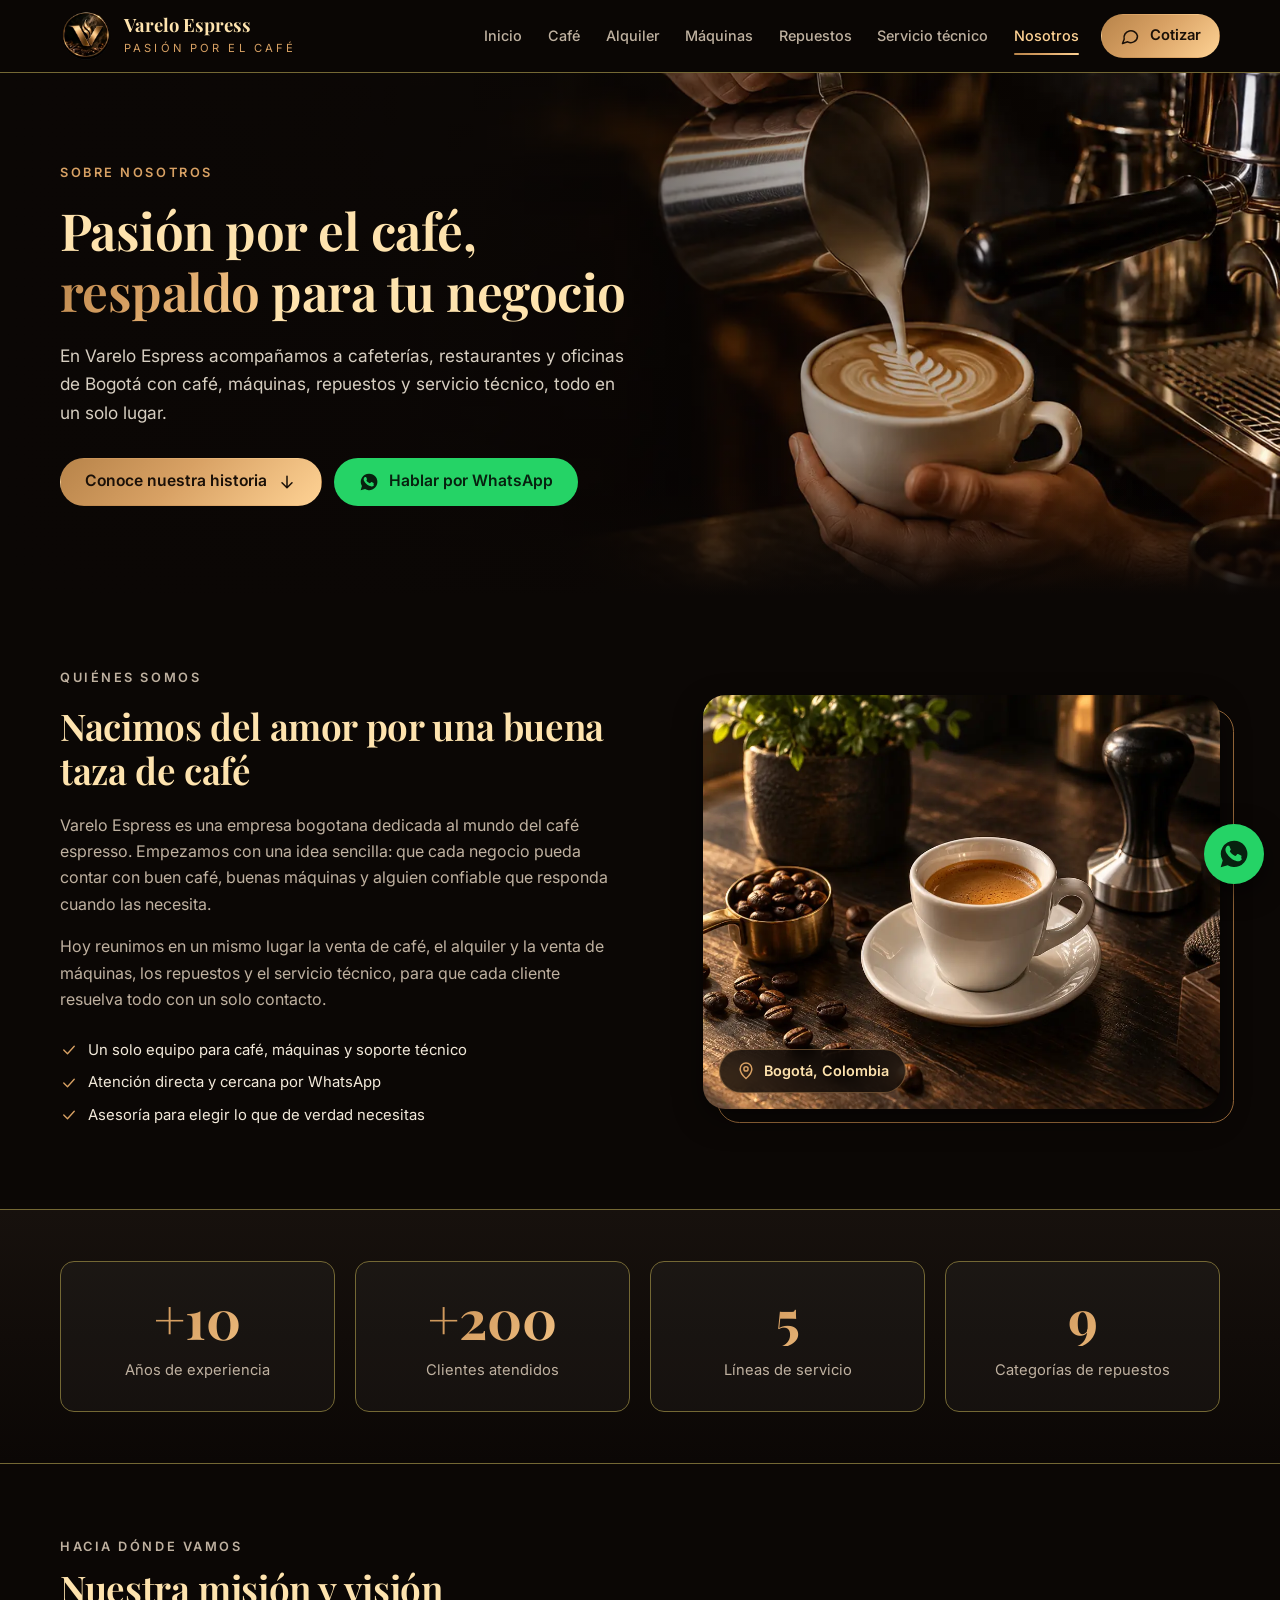
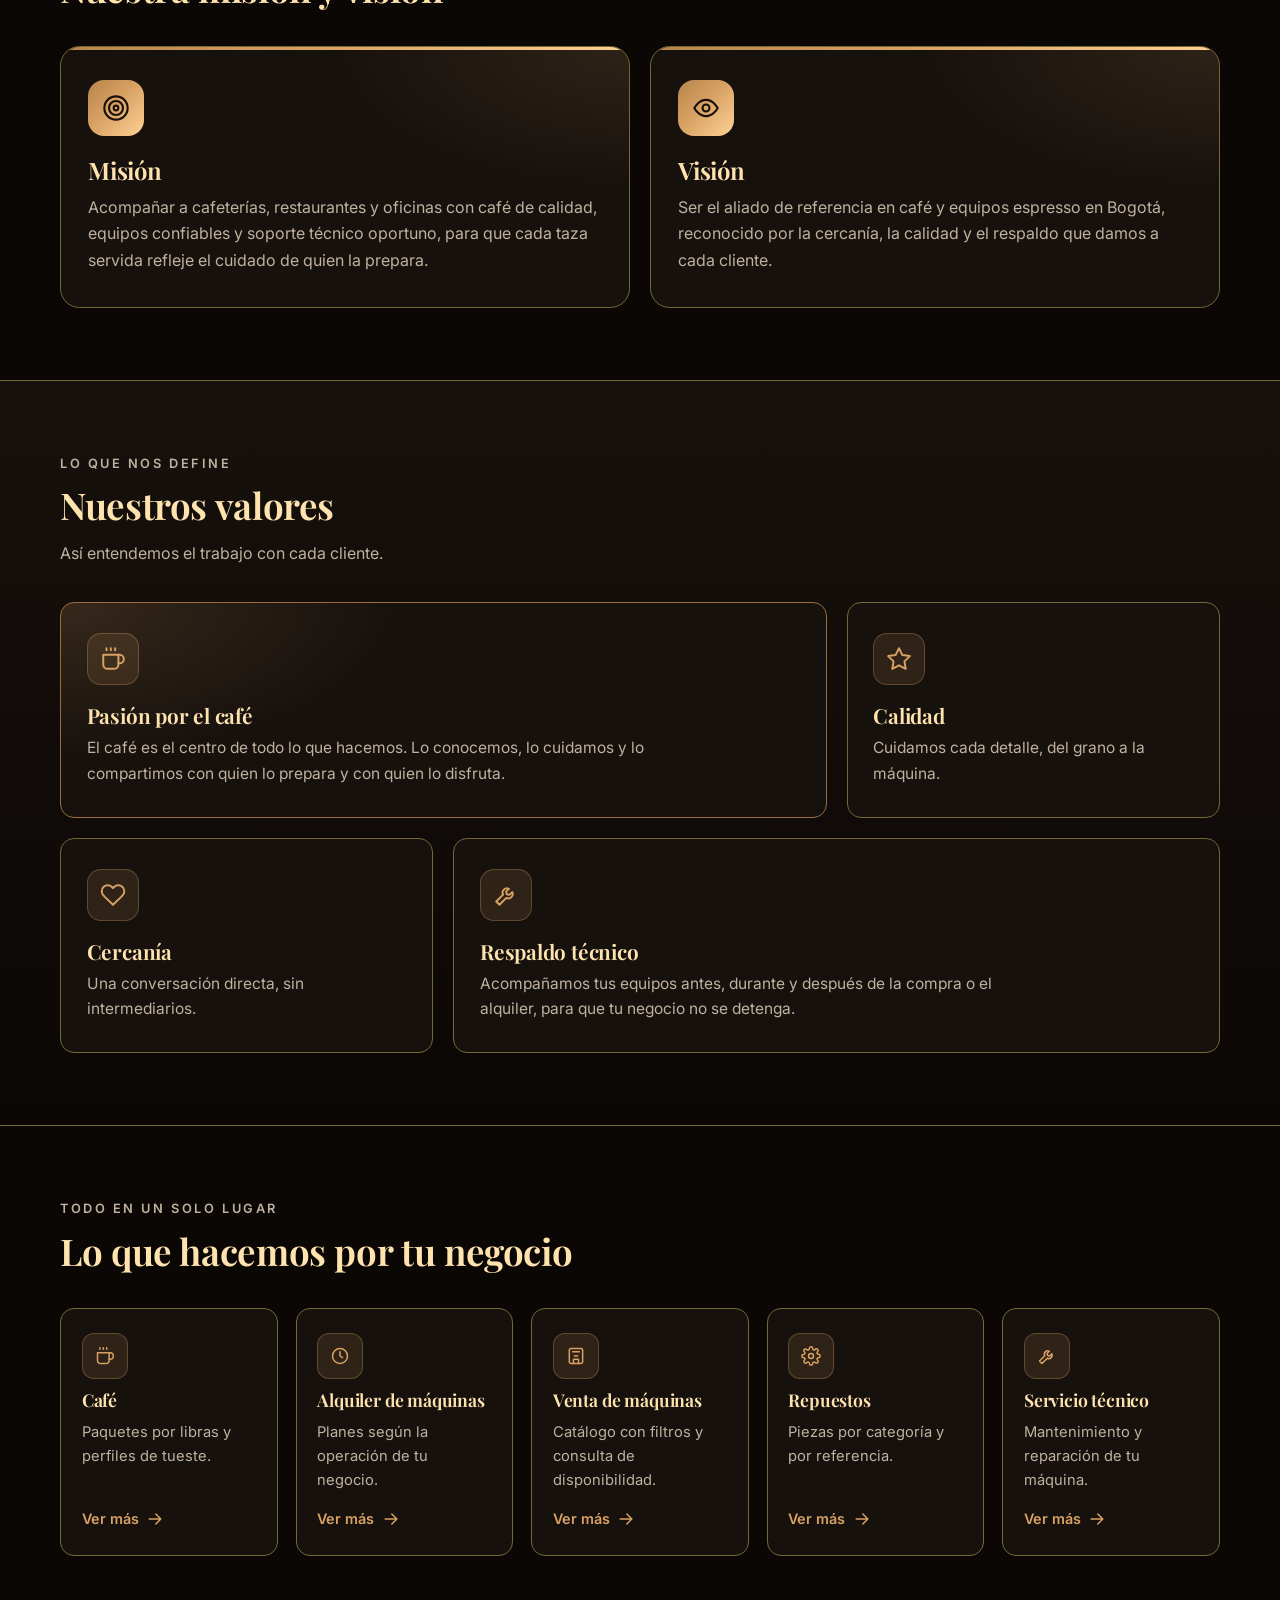
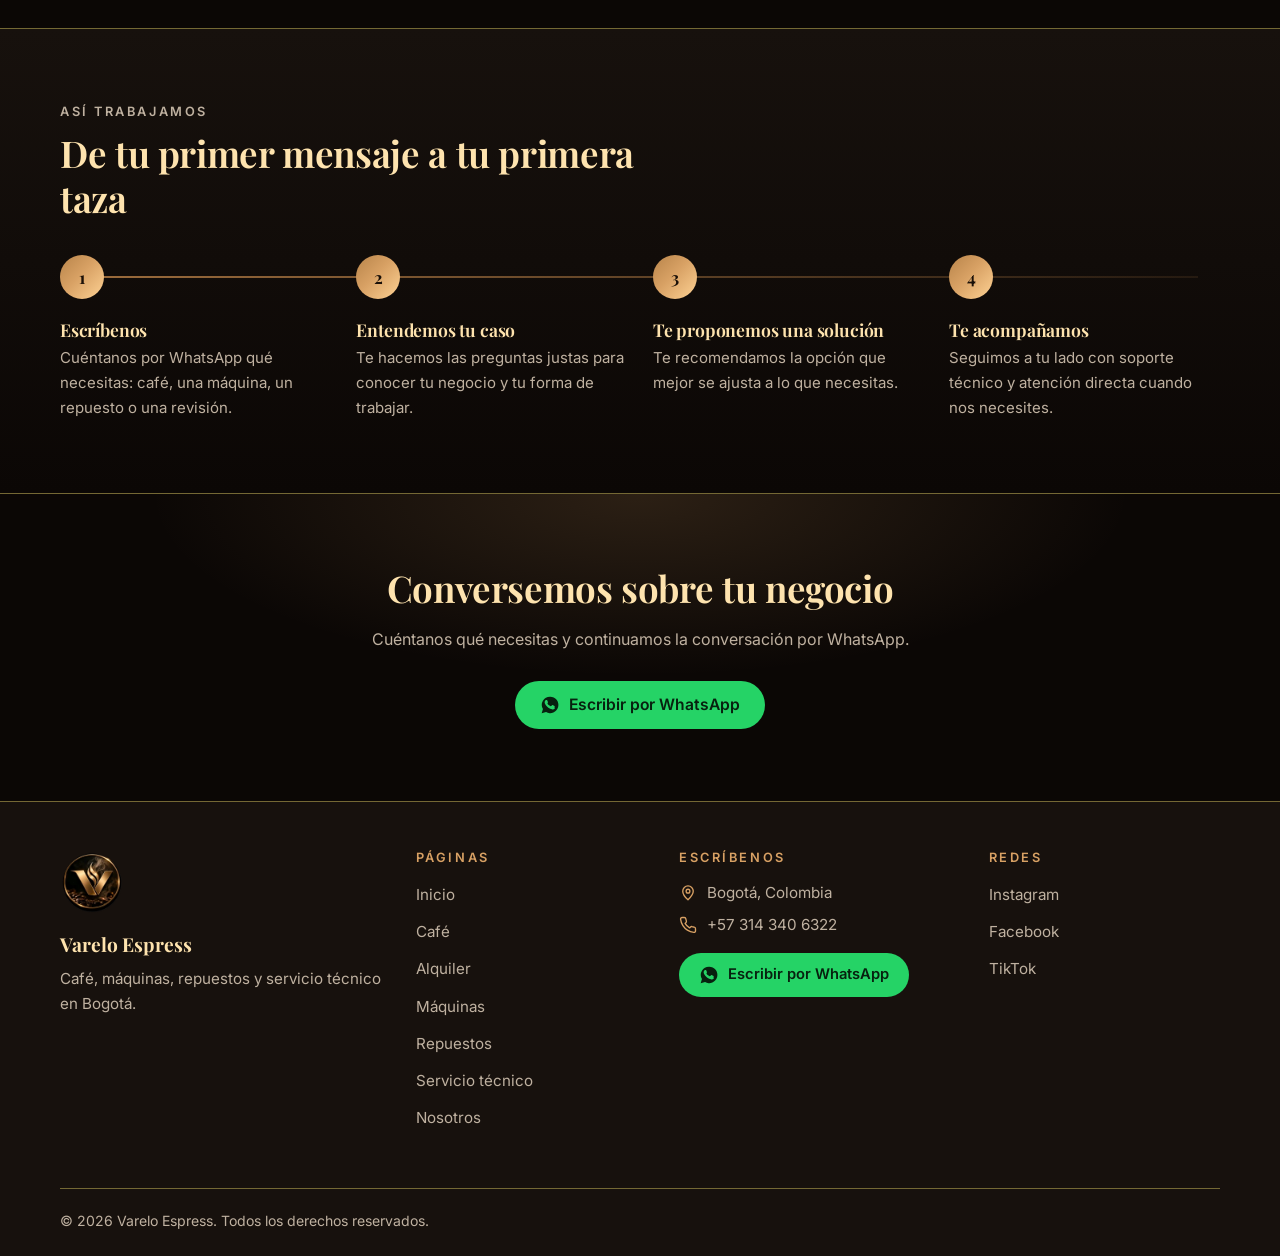
==== nosotros.html @ b67cf029 "Creación de la página sobre nosotros" ====
<!DOCTYPE html>
<html lang="es">
<head>
  <meta charset="utf-8">
  <meta name="viewport" content="width=device-width, initial-scale=1">

  <!-- SEO: título y descripción ÚNICOS por página -->
  <title>Nosotros | Varelo Espress, café y máquinas espresso en Bogotá</title>
  <meta name="description" content="Conoce a Varelo Espress: una empresa de Bogotá apasionada por el café, con venta de café, alquiler y venta de máquinas, repuestos y servicio técnico en un solo lugar.">
  <meta name="theme-color" content="#0B0705">

  <!-- Open Graph (vista previa al compartir el enlace) -->
  <meta property="og:type" content="website">
  <meta property="og:locale" content="es_CO">
  <meta property="og:site_name" content="Varelo Espress">
  <meta property="og:title" content="Nosotros | Varelo Espress">
  <meta property="og:description" content="Pasión por el café y respaldo para tu negocio: café, máquinas, repuestos y servicio técnico en Bogotá.">
  <!-- PENDIENTE (cuando exista el dominio): descomentar y poner la URL real.
  <link rel="canonical" href="https://TU-DOMINIO/nosotros.html">
  <meta property="og:url" content="https://TU-DOMINIO/nosotros.html">
  <meta property="og:image" content="https://TU-DOMINIO/assets/img/hero-nosotros-1600.webp">
  -->

  <!-- Iconos de la pestaña -->
  <link rel="icon" href="assets/icons/favicon.ico" sizes="any">
  <link rel="icon" type="image/png" sizes="32x32" href="assets/icons/favicon-32.png">
  <link rel="apple-touch-icon" href="assets/icons/apple-touch-icon.png">

  <!-- Google Fonts: Playfair Display (títulos) + Inter (texto) -->
  <link rel="preconnect" href="https://fonts.googleapis.com">
  <link rel="preconnect" href="https://fonts.gstatic.com" crossorigin>
  <link href="https://fonts.googleapis.com/css2?family=Inter:wght@400;500;600&family=Playfair+Display:wght@600..700&display=swap" rel="stylesheet">

  <!-- Estilos: el orden importa (base → componentes → página) -->
  <link rel="stylesheet" href="assets/css/base.css">
  <link rel="stylesheet" href="assets/css/components.css">
  <link rel="stylesheet" href="assets/css/pages.css">

  <!-- Imagen principal: se pide cuanto antes -->
  <link rel="preload" as="image" href="assets/img/hero-nosotros-1600.webp" imagesrcset="assets/img/hero-nosotros-900.webp 900w, assets/img/hero-nosotros-1600.webp 1600w" imagesizes="100vw">

  <!-- Datos estructurados: ruta de navegación (BreadcrumbList).
       PENDIENTE: agregar las URLs absolutas ("item") cuando exista el dominio. -->
  <script type="application/ld+json">
  {
    "@context": "https://schema.org",
    "@type": "BreadcrumbList",
    "itemListElement": [
      { "@type": "ListItem", "position": 1, "name": "Inicio" },
      { "@type": "ListItem", "position": 2, "name": "Nosotros" }
    ]
  }
  </script>
</head>

<body data-page="nosotros">

  <!-- Header: lo inserta layout.js. El <noscript> es el respaldo si JavaScript está apagado -->
  <div id="site-header">
    <noscript>
      <nav aria-label="Principal" style="padding:1rem;display:flex;flex-wrap:wrap;gap:1rem">
        <a href="index.html">Inicio</a><a href="cafe.html">Café</a><a href="alquiler-de-maquinas.html">Alquiler</a><a href="venta-de-maquinas.html">Máquinas</a><a href="repuestos.html">Repuestos</a><a href="servicio-tecnico.html">Servicio técnico</a><a href="nosotros.html">Nosotros</a>
      </nav>
    </noscript>
  </div>

  <main id="contenido" tabindex="-1">

    <!-- =====================================================================
         IMPORTANTE — TODO EL CONTENIDO DE ESTA PÁGINA ES DE EJEMPLO.
         La historia, las cifras, la misión, la visión y los valores son textos
         provisionales para mostrar el diseño. Se reemplazan por los reales
         (ver CONTENIDO-PENDIENTE.md) ANTES de publicar el sitio.
         ===================================================================== -->

    <!-- ============ HERO ============ -->
    <section class="hero hero--interna" aria-labelledby="titulo-hero">
      <div class="hero__media">
        <!-- Imagen generada con IA (EJEMPLO: reemplazar por foto propia) -->
        <img src="assets/img/hero-nosotros-1600.webp"
             srcset="assets/img/hero-nosotros-900.webp 900w, assets/img/hero-nosotros-1600.webp 1600w"
             sizes="100vw" width="1600" height="1067" fetchpriority="high"
             alt="Barista sirviendo leche vaporizada sobre un espresso para formar arte latte junto a una máquina de café">
      </div>
      <div class="wrap">
        <div class="hero__content">
          <p class="eyebrow">Sobre nosotros</p>
          <h1 id="titulo-hero">Pasión por el café, <em>respaldo</em> para tu negocio</h1>
          <p class="hero__lead">En Varelo Espress acompañamos a cafeterías, restaurantes y oficinas de Bogotá con café, máquinas, repuestos y servicio técnico, todo en un solo lugar.</p>
          <div class="hero__acciones">
            <a class="btn btn--oro" href="#historia">Conoce nuestra historia <svg class="ico" aria-hidden="true"><use href="#i-arrow-down"/></svg></a>
            <a class="btn btn--wa" data-wa-message=""><svg class="ico ico--wa" aria-hidden="true"><use href="#i-wa"/></svg>Hablar por WhatsApp</a>
          </div>
        </div>
      </div>
    </section>

    <!-- ============ HISTORIA ============ -->
    <!-- EJEMPLO: texto provisional. Sin fechas ni cifras, para no afirmar datos que no están confirmados. -->
    <section class="seccion" id="historia" aria-labelledby="titulo-historia">
      <div class="wrap nos-historia">
        <div class="nos-historia__texto" data-reveal>
          <p class="eyebrow">Quiénes somos</p>
          <h2 id="titulo-historia">Nacimos del amor por una buena taza de café</h2>
          <p>Varelo Espress es una empresa bogotana dedicada al mundo del café espresso. Empezamos con una idea sencilla: que cada negocio pueda contar con buen café, buenas máquinas y alguien confiable que responda cuando las necesita.</p>
          <p>Hoy reunimos en un mismo lugar la venta de café, el alquiler y la venta de máquinas, los repuestos y el servicio técnico, para que cada cliente resuelva todo con un solo contacto.</p>
          <ul class="check-list nos-historia__lista">
            <li><svg class="ico" aria-hidden="true"><use href="#i-check"/></svg>Un solo equipo para café, máquinas y soporte técnico</li>
            <li><svg class="ico" aria-hidden="true"><use href="#i-check"/></svg>Atención directa y cercana por WhatsApp</li>
            <li><svg class="ico" aria-hidden="true"><use href="#i-check"/></svg>Asesoría para elegir lo que de verdad necesitas</li>
          </ul>
        </div>

        <figure class="nos-media" data-reveal>
          <!-- Imagen generada con IA (EJEMPLO: reemplazar por foto propia del local o del equipo) -->
          <img src="assets/img/nosotros-historia.webp" width="1000" height="800" loading="lazy" decoding="async"
               alt="Taza de espresso con crema dorada junto a una cuchara de latón con granos de café y un tamper sobre una mesa de madera oscura">
          <figcaption class="nos-media__badge"><svg class="ico" aria-hidden="true"><use href="#i-pin"/></svg><span>Bogotá, Colombia</span></figcaption>
        </figure>
      </div>
    </section>

    <!-- ============ CIFRAS ============ -->
    <!-- EJEMPLO: las cifras de "años" y "clientes" son inventadas para el diseño. REEMPLAZAR por datos reales
         o ELIMINAR la tarjeta antes de publicar. Las otras dos salen del propio sitio (5 líneas de servicio, 9 categorías de repuestos).
         Para cambiar una cifra: edita data-contar, el número visible y el texto del <span class="sr-only">. -->
    <section class="seccion banda nos-cifras" aria-label="Varelo Espress en cifras">
      <div class="wrap">
        <ul class="nos-cifras__grid">
          <li class="nos-cifra" data-reveal>
            <strong class="nos-cifra__num"><span class="sr-only">Más de 10</span><span aria-hidden="true">+<span data-contar="10">10</span></span></strong>
            <span class="nos-cifra__txt">Años de experiencia</span>
          </li>
          <li class="nos-cifra" data-reveal>
            <strong class="nos-cifra__num"><span class="sr-only">Más de 200</span><span aria-hidden="true">+<span data-contar="200">200</span></span></strong>
            <span class="nos-cifra__txt">Clientes atendidos</span>
          </li>
          <li class="nos-cifra" data-reveal>
            <strong class="nos-cifra__num"><span class="sr-only">5</span><span aria-hidden="true"><span data-contar="5">5</span></span></strong>
            <span class="nos-cifra__txt">Líneas de servicio</span>
          </li>
          <li class="nos-cifra" data-reveal>
            <strong class="nos-cifra__num"><span class="sr-only">9</span><span aria-hidden="true"><span data-contar="9">9</span></span></strong>
            <span class="nos-cifra__txt">Categorías de repuestos</span>
          </li>
        </ul>
      </div>
    </section>

    <!-- ============ MISIÓN Y VISIÓN ============ -->
    <!-- EJEMPLO: textos provisionales -->
    <section class="seccion" aria-labelledby="titulo-mv">
      <div class="wrap">
        <div class="sec-head">
          <p class="eyebrow">Hacia dónde vamos</p>
          <h2 id="titulo-mv">Nuestra misión y visión</h2>
        </div>
        <div class="nos-mv">
          <article class="nos-mv__card" data-reveal>
            <span class="nos-mv__icon"><svg class="ico" aria-hidden="true"><use href="#i-target"/></svg></span>
            <h3>Misión</h3>
            <p>Acompañar a cafeterías, restaurantes y oficinas con café de calidad, equipos confiables y soporte técnico oportuno, para que cada taza servida refleje el cuidado de quien la prepara.</p>
          </article>
          <article class="nos-mv__card" data-reveal>
            <span class="nos-mv__icon"><svg class="ico" aria-hidden="true"><use href="#i-eye"/></svg></span>
            <h3>Visión</h3>
            <p>Ser el aliado de referencia en café y equipos espresso en Bogotá, reconocido por la cercanía, la calidad y el respaldo que damos a cada cliente.</p>
          </article>
        </div>
      </div>
    </section>

    <!-- ============ VALORES (cuadrícula tipo bento) ============ -->
    <!-- EJEMPLO: valores provisionales. Para agregar uno, copia una <article class="nos-valor"> completa;
         la clase nos-valor--ancho hace que la tarjeta ocupe dos columnas. -->
    <section class="seccion banda" aria-labelledby="titulo-valores">
      <div class="wrap">
        <div class="sec-head">
          <p class="eyebrow">Lo que nos define</p>
          <h2 id="titulo-valores">Nuestros valores</h2>
          <p>Así entendemos el trabajo con cada cliente.</p>
        </div>
        <div class="nos-valores">
          <article class="nos-valor nos-valor--ancho nos-valor--destacado" data-reveal>
            <span class="nos-valor__icon"><svg class="ico" aria-hidden="true"><use href="#i-coffee"/></svg></span>
            <h3>Pasión por el café</h3>
            <p>El café es el centro de todo lo que hacemos. Lo conocemos, lo cuidamos y lo compartimos con quien lo prepara y con quien lo disfruta.</p>
          </article>
          <article class="nos-valor" data-reveal>
            <span class="nos-valor__icon"><svg class="ico" aria-hidden="true"><use href="#i-star"/></svg></span>
            <h3>Calidad</h3>
            <p>Cuidamos cada detalle, del grano a la máquina.</p>
          </article>
          <article class="nos-valor" data-reveal>
            <span class="nos-valor__icon"><svg class="ico" aria-hidden="true"><use href="#i-heart"/></svg></span>
            <h3>Cercanía</h3>
            <p>Una conversación directa, sin intermediarios.</p>
          </article>
          <article class="nos-valor nos-valor--ancho" data-reveal>
            <span class="nos-valor__icon"><svg class="ico" aria-hidden="true"><use href="#i-wrench"/></svg></span>
            <h3>Respaldo técnico</h3>
            <p>Acompañamos tus equipos antes, durante y después de la compra o el alquiler, para que tu negocio no se detenga.</p>
          </article>
        </div>
      </div>
    </section>

    <!-- ============ QUÉ HACEMOS ============ -->
    <section class="seccion" aria-labelledby="titulo-hacemos">
      <div class="wrap">
        <div class="sec-head">
          <p class="eyebrow">Todo en un solo lugar</p>
          <h2 id="titulo-hacemos">Lo que hacemos por tu negocio</h2>
        </div>
        <div class="nos-tiles">
          <a class="nos-tile" href="cafe.html" data-reveal>
            <span class="nos-tile__icon"><svg class="ico" aria-hidden="true"><use href="#i-coffee"/></svg></span>
            <h3>Café</h3>
            <p>Paquetes por libras y perfiles de tueste.</p>
            <span class="nos-tile__more" aria-hidden="true">Ver más <svg class="ico" aria-hidden="true"><use href="#i-arrow"/></svg></span>
          </a>
          <a class="nos-tile" href="alquiler-de-maquinas.html" data-reveal>
            <span class="nos-tile__icon"><svg class="ico" aria-hidden="true"><use href="#i-clock"/></svg></span>
            <h3>Alquiler de máquinas</h3>
            <p>Planes según la operación de tu negocio.</p>
            <span class="nos-tile__more" aria-hidden="true">Ver más <svg class="ico" aria-hidden="true"><use href="#i-arrow"/></svg></span>
          </a>
          <a class="nos-tile" href="venta-de-maquinas.html" data-reveal>
            <span class="nos-tile__icon"><svg class="ico" aria-hidden="true"><use href="#i-machine"/></svg></span>
            <h3>Venta de máquinas</h3>
            <p>Catálogo con filtros y consulta de disponibilidad.</p>
            <span class="nos-tile__more" aria-hidden="true">Ver más <svg class="ico" aria-hidden="true"><use href="#i-arrow"/></svg></span>
          </a>
          <a class="nos-tile" href="repuestos.html" data-reveal>
            <span class="nos-tile__icon"><svg class="ico" aria-hidden="true"><use href="#i-gear"/></svg></span>
            <h3>Repuestos</h3>
            <p>Piezas por categoría y por referencia.</p>
            <span class="nos-tile__more" aria-hidden="true">Ver más <svg class="ico" aria-hidden="true"><use href="#i-arrow"/></svg></span>
          </a>
          <a class="nos-tile" href="servicio-tecnico.html" data-reveal>
            <span class="nos-tile__icon"><svg class="ico" aria-hidden="true"><use href="#i-wrench"/></svg></span>
            <h3>Servicio técnico</h3>
            <p>Mantenimiento y reparación de tu máquina.</p>
            <span class="nos-tile__more" aria-hidden="true">Ver más <svg class="ico" aria-hidden="true"><use href="#i-arrow"/></svg></span>
          </a>
        </div>
      </div>
    </section>

    <!-- ============ CÓMO TRABAJAMOS ============ -->
    <!-- EJEMPLO: pasos provisionales -->
    <section class="seccion banda" aria-labelledby="titulo-proceso">
      <div class="wrap">
        <div class="sec-head">
          <p class="eyebrow">Así trabajamos</p>
          <h2 id="titulo-proceso">De tu primer mensaje a tu primera taza</h2>
        </div>
        <ol class="nos-proceso">
          <li class="nos-paso" data-reveal>
            <span class="nos-paso__num" aria-hidden="true">1</span>
            <h3>Escríbenos</h3>
            <p>Cuéntanos por WhatsApp qué necesitas: café, una máquina, un repuesto o una revisión.</p>
          </li>
          <li class="nos-paso" data-reveal>
            <span class="nos-paso__num" aria-hidden="true">2</span>
            <h3>Entendemos tu caso</h3>
            <p>Te hacemos las preguntas justas para conocer tu negocio y tu forma de trabajar.</p>
          </li>
          <li class="nos-paso" data-reveal>
            <span class="nos-paso__num" aria-hidden="true">3</span>
            <h3>Te proponemos una solución</h3>
            <p>Te recomendamos la opción que mejor se ajusta a lo que necesitas.</p>
          </li>
          <li class="nos-paso" data-reveal>
            <span class="nos-paso__num" aria-hidden="true">4</span>
            <h3>Te acompañamos</h3>
            <p>Seguimos a tu lado con soporte técnico y atención directa cuando nos necesites.</p>
          </li>
        </ol>
      </div>
    </section>

    <!-- ============ LLAMADO FINAL ============ -->
    <section class="seccion cta-final" aria-labelledby="titulo-cta">
      <div class="wrap" data-reveal>
        <h2 id="titulo-cta">Conversemos sobre tu negocio</h2>
        <p>Cuéntanos qué necesitas y continuamos la conversación por WhatsApp.</p>
        <a class="btn btn--wa" data-wa-message=""><svg class="ico ico--wa" aria-hidden="true"><use href="#i-wa"/></svg>Escribir por WhatsApp</a>
      </div>
    </section>

  </main>

  <!-- Footer: lo inserta layout.js -->
  <div id="site-footer"></div>

  <!-- Scripts: el ORDEN importa. contadores.js solo anima las cifras de esta página. -->
  <script src="assets/js/config.js" defer></script>
  <script src="assets/icons/sprite.js" defer></script>
  <script src="assets/js/whatsapp.js" defer></script>
  <script src="assets/js/layout.js" defer></script>
  <script src="assets/js/nav.js" defer></script>
  <script src="assets/js/reveal.js" defer></script>
  <script src="assets/js/contadores.js" defer></script>
</body>
</html>
---- assets/css/base.css ----
/* =====================================================================
   base.css — Variables de diseño (colores y tipografías), reset y texto.
   Para cambiar colores o fuentes del sitio completo, edita :root.
   ===================================================================== */
:root{
  /* Colores extraídos del logo (Fase 3, aprobados) */
  --negro:#0B0705;
  --superficie:#17110D;
  --superficie-2:#211912;
  --borde:#746834;
  --cafe:#543517;
  --oro-profundo:#9C6C3C;   /* solo decoración, NO para texto */
  --oro:#D8A164;
  --oro-claro:#FED294;
  --crema:#FEE3AE;
  --texto:#F3EADB;
  --texto-suave:#BFB1A0;
  --whatsapp:#25D366;
  --gradiente-oro:linear-gradient(135deg,#B8844A 0%,#D8A164 45%,#FED294 100%);

  /* Tipografías: Playfair Display (títulos) + Inter (texto) */
  --fuente-titulo: 'Playfair Display', Georgia, serif;
    --fuente-texto: 'Inter', system-ui, -apple-system, 'Segoe UI', sans-serif;

  --radio: 14px;
  --radio-sm: 10px;
  --sombra: 0 10px 30px rgba(0, 0, 0, .45);
  --max: 1160px;
  --alto-header: 72px;   /* alto del header: lo usan el menú móvil y el scroll a anclas */
}

*,*::before,*::after{box-sizing:border-box;margin:0;padding:0}
html{scroll-behavior:smooth;scroll-padding-top:calc(var(--alto-header) + 12px)}
body{
  background:var(--negro);color:var(--texto);
  font-family:var(--fuente-texto);font-size:1rem;line-height:1.65;
  -webkit-font-smoothing:antialiased;overflow-x:hidden;
}
img{max-width:100%;height:auto;display:block}
a{color:inherit;text-decoration:none}
ul,ol{list-style:none}

/* Montserrat es más ancha que una serifa: tamaños y espaciado ajustados */
h1,h2,h3{font-family:var(--fuente-titulo);font-weight:650;line-height:1.2;color:var(--crema);letter-spacing:-.01em}
h1{font-size:clamp(1.9rem,4.6vw,3.2rem)}
h2{font-size:clamp(1.5rem,3.2vw,2.3rem)}
h3{font-size:1.15rem}

:focus-visible{outline:3px solid var(--oro-claro);outline-offset:3px;border-radius:6px}
main:focus{outline:none}

.wrap{width:min(100% - 2rem,var(--max));margin-inline:auto}

/* Etiqueta pequeña en mayúsculas encima de los títulos */
.eyebrow{font-size:.8rem;letter-spacing:.2em;text-transform:uppercase;color:var(--oro);font-weight:600}

/* Texto solo para lectores de pantalla */
.sr-only{position:absolute;width:1px;height:1px;overflow:hidden;clip:rect(0 0 0 0);white-space:nowrap}

@media (prefers-reduced-motion:reduce){
  *,*::before,*::after{animation:none!important;transition:none!important;scroll-behavior:auto!important}
}
---- assets/css/components.css ----
/* =====================================================================
   components.css — Piezas reutilizables en TODAS las páginas:
   iconos, botones, header/menú, tarjetas, formularios, footer, botón flotante.
   ===================================================================== */

/* ---------- Iconos ---------- */
.ico{width:20px;height:20px;fill:none;stroke:currentColor;stroke-width:1.8;stroke-linecap:round;stroke-linejoin:round;flex:none}
.ico--wa{fill:currentColor;stroke:none}          /* el logo de WhatsApp es relleno */

/* ---------- Enlace "saltar al contenido" ---------- */
.skip-link{position:absolute;left:1rem;top:-120px;z-index:100;background:var(--oro);color:#1a1008;padding:.7rem 1.1rem;border-radius:8px;font-weight:600}
.skip-link:focus{top:1rem}

/* ---------- Botones ---------- */
.btn{display:inline-flex;align-items:center;justify-content:center;gap:.6rem;min-height:48px;padding:.8rem 1.5rem;border-radius:999px;font:600 .98rem/1.2 var(--fuente-texto);border:1.5px solid transparent;cursor:pointer;text-align:center;transition:transform .2s,box-shadow .2s,background .2s,border-color .2s,color .2s}
.btn--sm{min-height:44px;padding:.55rem 1.15rem;font-size:.92rem}
.btn--block{width:100%}
.btn--oro{background:var(--gradiente-oro);color:#1a1008}
.btn--oro:hover{transform:translateY(-2px);box-shadow:0 8px 24px rgba(216,161,100,.35)}
.btn--borde{border-color:var(--oro);color:var(--oro);background:transparent}
.btn--borde:hover{background:rgba(216,161,100,.12);color:var(--oro-claro);border-color:var(--oro-claro)}
.btn--wa{background:var(--whatsapp);color:#07210f}
.btn--wa:hover{transform:translateY(-2px);box-shadow:0 8px 24px rgba(37,211,102,.35)}
.btn:active{transform:translateY(0)}
.btn[disabled],.btn[aria-disabled="true"]{opacity:.45;cursor:not-allowed;transform:none;box-shadow:none}

/* ---------- Header y menú ---------- */
.header{position:sticky;top:0;z-index:50;background:rgba(11,7,5,.9);-webkit-backdrop-filter:blur(10px);backdrop-filter:blur(10px);border-bottom:1px solid var(--borde);transition:box-shadow .25s}
.header--scrolled{box-shadow:0 8px 24px rgba(0,0,0,.5)}
.header__inner{display:flex;align-items:center;justify-content:space-between;gap:1rem;min-height:var(--alto-header)}

.brand{display:flex;align-items:center;gap:.75rem;min-width:0}
.brand img{width:52px;height:auto;flex:none}
.brand__text{display:block;min-width:0}
.brand__name{display:block;font-family:var(--fuente-titulo);font-weight:700;font-size:1.15rem;line-height:1.1;color:var(--crema);white-space:nowrap}
.brand__tag{display:block;margin-top:4px;font-size:.7rem;letter-spacing:.28em;text-transform:uppercase;color:var(--oro);white-space:nowrap}

.nav__list{display:flex;align-items:center;gap:.1rem}
.nav__link{display:block;position:relative;padding:.6rem .75rem;border-radius:8px;font-size:.9rem;font-weight:500;color:var(--texto-suave);transition:color .2s,background .2s}
.nav__link:hover{color:var(--crema);background:rgba(216,161,100,.08)}
.nav__link[aria-current="page"]{color:var(--oro-claro)}
.nav__link[aria-current="page"]::after{content:"";position:absolute;left:.75rem;right:.75rem;bottom:2px;height:2px;border-radius:2px;background:var(--gradiente-oro)}
.nav__cta{margin-left:.5rem}

.burger{display:none;width:46px;height:46px;align-items:center;justify-content:center;background:none;border:1.5px solid var(--borde);border-radius:12px;color:var(--oro);cursor:pointer;transition:border-color .2s,background .2s}
.burger:hover{border-color:var(--oro);background:rgba(216,161,100,.08)}
.burger__cerrar{display:none}
.burger.activo .burger__abrir{display:none}
.burger.activo .burger__cerrar{display:block}

/* Menú móvil: el mismo <nav>, pero como panel desplegable */
@media (max-width:1079px){
  .burger{display:inline-flex}
  .nav{display:none;position:absolute;top:100%;left:0;right:0;background:var(--superficie);border-bottom:1px solid var(--borde);padding:.25rem 1rem 1.25rem;max-height:calc(100vh - var(--alto-header));overflow-y:auto;box-shadow:0 18px 30px rgba(0,0,0,.5)}
  .nav.abierto{display:block}
  .nav__list{flex-direction:column;align-items:stretch;gap:0}
  .nav__link{padding:1rem .5rem;font-size:1rem;border-radius:0;border-bottom:1px solid var(--borde)}
  .nav__link[aria-current="page"]::after{display:none}
  .nav__link[aria-current="page"]{border-left:3px solid var(--oro);padding-left:.8rem}
  .nav__cta{margin:1.1rem 0 0}
  .nav__cta .btn{width:100%}
}
@media (max-width:420px){.brand__tag{display:none}}

/* ---------- Encabezados de sección ---------- */
.sec-head{max-width:640px;margin-bottom:2.2rem}
.sec-head h2{margin:.6rem 0 .8rem}
.sec-head p{color:var(--texto-suave)}

/* ---------- Tarjeta ---------- */
.card{position:relative;display:flex;flex-direction:column;background:var(--superficie);border:1px solid var(--borde);border-radius:var(--radio);overflow:hidden;transition:transform .25s,border-color .25s,background .25s,box-shadow .25s}
.card:hover{transform:translateY(-4px);border-color:var(--oro-profundo);background:var(--superficie-2);box-shadow:0 14px 34px rgba(0,0,0,.45)}
.card:focus-within{border-color:var(--oro)}
.card__media{position:relative;aspect-ratio:3/2;overflow:hidden;background:var(--cafe)}
.card__media img{width:100%;height:100%;object-fit:cover;transition:transform .5s}
.card:hover .card__media img{transform:scale(1.05)}
.card__icon{position:absolute;left:1rem;bottom:1rem;width:46px;height:46px;border-radius:12px;display:grid;place-items:center;background:rgba(11,7,5,.8);-webkit-backdrop-filter:blur(6px);backdrop-filter:blur(6px);color:var(--oro);border:1px solid rgba(216,161,100,.35)}
.card__body{display:flex;flex-direction:column;gap:.55rem;padding:1.25rem 1.35rem 1.4rem;flex:1}
.card__body p{color:var(--texto-suave);font-size:.95rem;flex:1}
.card__more{display:inline-flex;align-items:center;gap:.45rem;margin-top:.4rem;color:var(--oro);font-weight:600;font-size:.92rem;transition:color .2s,gap .2s}
.card:hover .card__more{color:var(--oro-claro);gap:.7rem}
/* El enlace del título cubre toda la tarjeta (clic en cualquier parte, accesible) */
.card__link::after{content:"";position:absolute;inset:0;z-index:1}
.card__link:focus-visible{outline:none}
.card:has(.card__link:focus-visible){outline:3px solid var(--oro-claro);outline-offset:3px}

/* ---------- Etiquetas y listas con check (catálogos) ---------- */
.chips{display:flex;flex-wrap:wrap;gap:.45rem}
.chip{display:inline-block;padding:.28rem .75rem;border:1px solid var(--borde);border-radius:999px;font-size:.8rem;color:var(--oro-claro);background:rgba(216,161,100,.08)}
.badge{display:inline-block;padding:.3rem .8rem;border-radius:999px;font-size:.75rem;font-weight:600;letter-spacing:.06em;text-transform:uppercase;background:var(--gradiente-oro);color:#1a1008}
.check-list{display:grid;gap:.5rem;margin:.2rem 0 .6rem}
.check-list li{display:flex;align-items:flex-start;gap:.6rem;font-size:.93rem;color:var(--texto)}
.check-list .ico{color:var(--oro);width:18px;height:18px;margin-top:.2rem}

/* ---------- Formularios (envían a WhatsApp, sin backend) ---------- */
.campo{display:flex;flex-direction:column;gap:.45rem;margin-bottom:1.15rem}
.campo label{font-size:.92rem;font-weight:500;color:var(--crema)}
.campo input,.campo select,.campo textarea{width:100%;min-height:48px;padding:.75rem 1rem;background:var(--negro);color:var(--texto);border:1.5px solid var(--borde);border-radius:var(--radio-sm);font:inherit;font-size:1rem;transition:border-color .2s,box-shadow .2s}
.campo select{appearance:none;-webkit-appearance:none;padding-right:2.6rem;background-image:url("data:image/svg+xml,%3Csvg xmlns='http://www.w3.org/2000/svg' viewBox='0 0 24 24' fill='none' stroke='%23D8A164' stroke-width='2' stroke-linecap='round' stroke-linejoin='round'%3E%3Cpath d='m6 9 6 6 6-6'/%3E%3C/svg%3E");background-repeat:no-repeat;background-position:right .9rem center;background-size:20px}
.campo input:hover,.campo select:hover{border-color:var(--oro-profundo)}
.campo input:focus,.campo select:focus{outline:none;border-color:var(--oro);box-shadow:0 0 0 3px rgba(216,161,100,.28)}
.campo input.invalido,.campo select.invalido{border-color:#ff7a62}
.campo__ayuda{font-size:.85rem;color:var(--texto-suave)}
.campo__error{min-height:1.2em;font-size:.86rem;color:#ff9d8a}
.form__estado{min-height:1.4em;margin-top:.8rem;font-size:.9rem;color:var(--texto-suave);text-align:center}

/* ---------- Footer ---------- */
.footer{border-top:1px solid var(--borde);background:var(--superficie);padding-top:3rem;color:var(--texto-suave);font-size:.95rem}
.footer__grid{display:grid;gap:2rem;grid-template-columns:1fr}
.footer__marca img{width:64px;margin-bottom:.8rem}
.footer__nombre{font-family:var(--fuente-titulo);font-weight:700;font-size:1.2rem;color:var(--crema);margin-bottom:.3rem}
.footer__titulo{font-family:var(--fuente-texto);font-size:.8rem;letter-spacing:.2em;text-transform:uppercase;color:var(--oro);font-weight:600;margin-bottom:.9rem}
.footer__lista{display:grid;gap:.45rem;margin-bottom:1rem}
.footer__lista li{display:flex;align-items:center;gap:.6rem}
.footer__lista .ico{color:var(--oro);width:18px;height:18px}
.footer a:not(.btn):hover{color:var(--oro-claro)}
.footer a:not(.btn){display:inline-block;padding:.15rem 0}
.footer__legal{margin-top:2.5rem;padding:1.25rem 0 5.5rem;border-top:1px solid var(--borde);font-size:.88rem}
@media (min-width:640px){.footer__grid{grid-template-columns:repeat(2,1fr)}}
@media (min-width:1024px){.footer__grid{grid-template-columns:1.4fr 1fr 1.2fr 1fr}.footer__legal{padding-bottom:1.5rem}}

/* ---------- Botón flotante de WhatsApp ---------- */
.wa-flotante{position:fixed;right:max(1rem,env(safe-area-inset-right));bottom:max(1rem,env(safe-area-inset-bottom));z-index:60;width:60px;height:60px;border-radius:50%;display:grid;place-items:center;background:var(--whatsapp);color:#07210f;box-shadow:0 8px 26px rgba(0,0,0,.55);transition:transform .2s,box-shadow .2s}
.wa-flotante:hover{transform:scale(1.08);box-shadow:0 10px 30px rgba(37,211,102,.45)}
.wa-flotante .ico{width:32px;height:32px}

/* ---------- Aparición al hacer scroll (la activa reveal.js) ---------- */
.reveal{opacity:0;transform:translateY(18px);transition:opacity .6s ease var(--retraso,0ms),transform .6s ease var(--retraso,0ms)}
.reveal--visible{opacity:1;transform:none}
---- assets/css/pages.css ----
/* =====================================================================
   pages.css — Estilos propios de cada página.
   Cada bloque lleva el nombre de la página a la que pertenece.
   ===================================================================== */

/* ===================== COMÚN A VARIAS PÁGINAS ===================== */

/* --- Hero: foto de fondo + degradado para que el texto se lea --- */
.hero{position:relative;isolation:isolate;display:flex;align-items:center;min-height:clamp(520px,75vh,760px);overflow:hidden;background:var(--negro)}
.hero--interna{min-height:clamp(420px,58vh,560px)}   /* versión más baja para páginas internas */
.hero__media{position:absolute;inset:0;z-index:-2}
.hero__media img{width:100%;height:100%;object-fit:cover;object-position:72% center}
.hero::after{content:"";position:absolute;inset:0;z-index:-1;background:
  linear-gradient(90deg,var(--negro) 0%,rgba(11,7,5,.9) 30%,rgba(11,7,5,.35) 62%,rgba(11,7,5,0) 100%),
  linear-gradient(0deg,var(--negro) 0%,rgba(11,7,5,0) 22%)}
.hero__content{max-width:620px;padding:4rem 0}
.hero h1{margin:1rem 0 1.2rem}
.hero h1 em{font-style:normal;background:var(--gradiente-oro);-webkit-background-clip:text;background-clip:text;color:transparent}
.hero__lead{color:var(--texto);opacity:.88;font-size:1.08rem;max-width:52ch}
.hero__acciones{display:flex;flex-wrap:wrap;gap:.8rem;margin-top:1.9rem}
.hero__puntos{display:flex;flex-wrap:wrap;gap:.6rem 1.5rem;margin-top:2rem;font-size:.92rem;color:var(--texto-suave)}
.hero__puntos li{display:flex;align-items:center;gap:.5rem}
.hero__puntos .ico{color:var(--oro);width:18px;height:18px}

@media (max-width:767px){
  .hero,.hero--interna{min-height:0}
  .hero::after{background:linear-gradient(180deg,rgba(11,7,5,.55) 0%,rgba(11,7,5,.82) 60%,var(--negro) 100%)}
  .hero__media img{object-position:80% center}
  .hero__content{padding:3.2rem 0 3rem}
  .hero__acciones .btn{width:100%}
}

/* --- Secciones --- */
.seccion{padding:4.5rem 0}
@media (max-width:767px){.seccion{padding:3.2rem 0}}
.banda{background:linear-gradient(180deg,var(--superficie),var(--negro));border-block:1px solid var(--borde)}

/* --- Llamado final --- */
.cta-final{text-align:center;background:radial-gradient(700px 260px at 50% 0%,rgba(216,161,100,.16),transparent 70%)}
.cta-final h2{margin-bottom:1rem}
.cta-final p{color:var(--texto-suave);max-width:54ch;margin:0 auto 1.8rem}
@media (max-width:767px){.cta-final .btn{width:100%}}

/* ===================== PÁGINA: INICIO ===================== */

/* --- Servicios: 1 col (móvil) · 2 col (tablet) · 6 col (escritorio: 3 + 2) --- */
.servicios{display:grid;gap:1.25rem;grid-template-columns:1fr}
@media (min-width:640px){
  .servicios{grid-template-columns:repeat(2,1fr)}
  .servicios .card:last-child{grid-column:1/-1}
  .servicios .card:last-child .card__media{aspect-ratio:2/1}
}
@media (min-width:1024px){
  .servicios{grid-template-columns:repeat(6,1fr)}
  .servicios .card{grid-column:span 2}
  .servicios .card:nth-child(n+4){grid-column:span 3}
  .servicios .card:nth-child(n+4) .card__media{aspect-ratio:2/1}
}

/* --- Cómo funciona (3 pasos) --- */
.pasos{display:grid;gap:1.25rem;grid-template-columns:1fr}
@media (min-width:768px){.pasos{grid-template-columns:repeat(3,1fr)}}
.paso{position:relative;padding:1.6rem 1.5rem;border:1px solid var(--borde);border-radius:var(--radio);background:var(--superficie)}
.paso__num{display:grid;place-items:center;width:44px;height:44px;border-radius:50%;margin-bottom:1rem;background:var(--gradiente-oro);color:#1a1008;font:700 1.05rem var(--fuente-titulo)}
.paso h3{margin-bottom:.5rem}
.paso p{color:var(--texto-suave);font-size:.95rem}

/* --- Marcas (texto, sin logos de terceros) --- */
.marcas{display:flex;flex-wrap:wrap;gap:.7rem}
.marcas li{padding:.6rem 1.15rem;border:1px solid var(--borde);border-radius:999px;color:var(--texto);font-size:.92rem;letter-spacing:.03em;background:var(--superficie)}

/* ===================== PÁGINA: CAFÉ ===================== */

/* --- Beneficios (franja de 3) --- */
.beneficios{display:grid;gap:1.25rem;grid-template-columns:1fr}
@media (min-width:768px){.beneficios{grid-template-columns:repeat(3,1fr)}}
.beneficio{display:flex;gap:1rem;align-items:flex-start;padding:1.4rem 1.3rem;border:1px solid var(--borde);border-radius:var(--radio);background:var(--superficie)}
.beneficio__icon{flex:none;width:48px;height:48px;border-radius:12px;display:grid;place-items:center;color:var(--oro);background:rgba(216,161,100,.12);border:1px solid rgba(216,161,100,.3)}
.beneficio h3{font-size:1.05rem;margin-bottom:.3rem}
.beneficio p{color:var(--texto-suave);font-size:.93rem}

/* --- Perfiles de tueste: 1 col · 3 col --- */
.tuestes{display:grid;gap:1.25rem;grid-template-columns:1fr}
@media (min-width:640px){.tuestes{grid-template-columns:repeat(3,1fr)}}
@media (max-width:899px) and (min-width:640px){.tuestes{grid-template-columns:1fr 1fr}.tuestes .card:last-child{grid-column:1/-1}}
.tuestes .card__body .btn{margin-top:.6rem;position:relative;z-index:2}

/* --- Paquetes por libras: 1 col · 2 col · 6 col (3 + 2 centrados en escritorio) --- */
.paquetes{display:grid;gap:1.25rem;grid-template-columns:1fr}
@media (min-width:640px){
  .paquetes{grid-template-columns:repeat(2,1fr)}
  .paquetes .paquete:last-child{grid-column:1/-1}
}
@media (min-width:1024px){
  .paquetes{grid-template-columns:repeat(6,1fr)}
  .paquetes .paquete{grid-column:span 2}
  .paquetes .paquete:nth-child(n+4){grid-column:span 3}
}
.paquete{position:relative;display:flex;flex-direction:column;gap:.7rem;padding:1.7rem 1.5rem 1.5rem;border:1px solid var(--borde);border-radius:var(--radio);background:var(--superficie);transition:transform .25s,border-color .25s,box-shadow .25s}
.paquete:hover{transform:translateY(-4px);border-color:var(--oro-profundo);box-shadow:0 14px 34px rgba(0,0,0,.45)}
.paquete--destacado{border-color:var(--oro);background:linear-gradient(180deg,rgba(216,161,100,.1),var(--superficie) 55%)}
.paquete .badge{position:absolute;top:-.8rem;right:1.2rem}
.paquete__lbs{display:flex;align-items:baseline;gap:.5rem;font-family:var(--fuente-titulo);color:var(--crema)}
.paquete__lbs strong{font-size:2.6rem;line-height:1;font-weight:700;background:var(--gradiente-oro);-webkit-background-clip:text;background-clip:text;color:transparent}
.paquete__lbs span{font-size:1.1rem;color:var(--oro)}
.paquete__desc{color:var(--texto-suave);font-size:.95rem;min-height:3.2em}
.paquete .check-list{flex:1;padding-top:.4rem;border-top:1px solid var(--borde)}
@media (max-width:1023px){.paquete__desc{min-height:0}}

/* --- Cotizador personalizado --- */
.cotizador{display:grid;gap:2.2rem;grid-template-columns:1fr;align-items:start}
@media (min-width:900px){.cotizador{grid-template-columns:1fr 1.1fr;gap:3.5rem}}
.cotizador__texto h2{margin:.6rem 0 1rem}
.cotizador__texto p{color:var(--texto-suave);max-width:46ch}
.cotizador__nota{display:flex;align-items:center;gap:.7rem;margin-top:1.5rem;color:var(--texto);font-size:.95rem}
.cotizador__nota .ico{color:var(--oro)}
.form{padding:1.8rem 1.6rem;border:1px solid var(--borde);border-radius:var(--radio);background:var(--superficie);box-shadow:var(--sombra)}
@media (max-width:480px){.form{padding:1.4rem 1.1rem}}

/* --- Entrega a domicilio --- */
.entrega{display:flex;gap:1.3rem;align-items:center;padding:1.8rem 1.6rem;border:1px solid var(--oro-profundo);border-radius:var(--radio);background:radial-gradient(500px 200px at 0% 0%,rgba(216,161,100,.14),transparent 70%),var(--superficie)}
.entrega__icon{flex:none;width:64px;height:64px;border-radius:16px;display:grid;place-items:center;color:#1a1008;background:var(--gradiente-oro)}
.entrega__icon .ico{width:30px;height:30px}
.entrega h2{font-size:clamp(1.3rem,2.6vw,1.7rem);margin-bottom:.4rem}
.entrega p{color:var(--texto-suave);max-width:62ch}
@media (max-width:600px){.entrega{flex-direction:column;align-items:flex-start}}

/* --- Beneficios en 4 columnas (reutiliza .beneficios de Café) --- */
@media (min-width:640px) {
  .beneficios--4 {
    grid-template-columns: repeat(2, 1fr)
  }
}

@media (min-width:1024px) {
  .beneficios--4 {
    grid-template-columns: repeat(4, 1fr)
  }

  .beneficios--4 .beneficio {
    flex-direction: column;
    gap: .9rem
  }
}

/* --- Configurador: opciones a la izquierda, resumen a la derecha --- */
.alq {
  display: grid;
  gap: 2rem;
  grid-template-columns: 1fr;
  padding: 1.6rem 1.15rem;
  border: 1px solid var(--borde);
  border-radius: calc(var(--radio) * 1.6);
  background: linear-gradient(120deg, var(--superficie), #241912);
  box-shadow: var(--sombra)
}

@media (min-width:900px) {
  .alq {
    grid-template-columns: 1.3fr .7fr;
    gap: 2.6rem;
    padding: 2.5rem
  }
}

.alq__paso {
  border: 0;
  min-width: 0;
  margin-bottom: 1.7rem
}

.alq__paso:last-child {
  margin-bottom: 0
}

.alq__paso legend {
  padding: 0;
  margin-bottom: .85rem;
  font-size: .98rem;
  font-weight: 600;
  color: var(--crema)
}

.alq__opciones {
  display: grid;
  gap: .75rem;
  grid-template-columns: 1fr
}

@media (min-width:480px) {
  .alq__opciones--2 {
    grid-template-columns: repeat(2, 1fr)
  }

  .alq__opciones--3 {
    grid-template-columns: repeat(3, 1fr)
  }

  .alq__opciones--4 {
    grid-template-columns: repeat(2, 1fr)
  }
}

@media (min-width:1024px) {
  .alq__opciones--4 {
    grid-template-columns: repeat(4, 1fr)
  }
}

/* Opción seleccionable: un radio REAL (funciona con teclado y lector de pantalla),
   transparente y encima de la tarjeta visual. */
.opcion {
  position: relative
}

.opcion input {
  position: absolute;
  inset: 0;
  width: 100%;
  height: 100%;
  margin: 0;
  opacity: 0;
  cursor: pointer;
  z-index: 1
}

.opcion__caja {
  display: block;
  height: 100%;
  padding: .95rem .7rem;
  text-align: center;
  border: 1.5px solid var(--borde);
  border-radius: var(--radio);
  background: rgba(255, 255, 255, .04);
  transition: border-color .2s, background .2s, box-shadow .2s, opacity .2s
}

.opcion__caja strong {
  display: block;
  font-size: 1rem;
  color: var(--crema)
}

.opcion__caja small {
  display: block;
  margin-top: .2rem;
  font-size: .82rem;
  color: var(--texto-suave)
}

.opcion input:hover+.opcion__caja {
  border-color: var(--oro);
  background: rgba(255, 255, 255, .08)
}

.opcion input:checked+.opcion__caja {
  border-color: var(--oro);
  background: rgba(216, 161, 100, .18);
  box-shadow: 0 0 0 1px var(--oro)
}

.opcion input:focus-visible+.opcion__caja {
  outline: 3px solid var(--oro-claro);
  outline-offset: 3px
}

.opcion input:disabled {
  cursor: not-allowed
}

.opcion input:disabled+.opcion__caja {
  opacity: .4;
  border-style: dashed
}

.alq__aviso {
  margin-top: .75rem;
  padding: .6rem .85rem;
  border-left: 3px solid var(--oro);
  border-radius: 0 8px 8px 0;
  background: rgba(216, 161, 100, .1);
  color: var(--crema)
}

/* Resumen de la cotización */
.alq__resumen {
  align-self: start;
  padding: 1.5rem 1.3rem;
  border: 1px solid var(--borde);
  border-radius: var(--radio);
  background: rgba(0, 0, 0, .28)
}

@media (min-width:900px) {
  .alq__resumen {
    position: sticky;
    top: calc(var(--alto-header) + 1.2rem)
  }
}

.alq__resumen h3 {
  padding-bottom: .9rem;
  border-bottom: 1px dashed var(--borde)
}

.resumen {
  margin: .4rem 0 1.1rem
}

.resumen div {
  display: flex;
  justify-content: space-between;
  gap: 1rem;
  padding: .6rem 0;
  border-bottom: 1px solid rgba(255, 255, 255, .08);
  font-size: .92rem
}

.resumen dt {
  color: var(--texto-suave)
}

.resumen dd {
  color: var(--crema);
  font-weight: 600;
  text-align: right
}

.alq__nota {
  display: flex;
  align-items: flex-start;
  gap: .6rem;
  margin-bottom: 1.2rem;
  padding: .8rem .9rem;
  border: 1px solid rgba(216, 161, 100, .35);
  border-radius: 10px;
  background: rgba(216, 161, 100, .1);
  color: var(--oro-claro);
  font-size: .88rem
}

.alq__nota .ico {
  margin-top: .15rem;
  width: 18px;
  height: 18px
}

/* --- Planes recomendados (reutiliza .paquete de Café) --- */
.planes {
  display: grid;
  gap: 1.4rem;
  grid-template-columns: 1fr
}

@media (min-width:900px) {
  .planes {
    grid-template-columns: repeat(3, 1fr)
  }
}

.plan__nombre {
  font-family: var(--fuente-titulo);
  font-size: 1.6rem;
  font-weight: 700;
  line-height: 1.1;
  color: var(--crema)
}

.plan__sub {
  font-size: .8rem;
  font-weight: 600;
  letter-spacing: .12em;
  text-transform: uppercase;
  color: var(--oro)
}

.plan__desc {
  color: var(--texto-suave);
  font-size: .95rem
}

/* --- Preguntas frecuentes --- */
.faq {
  display: grid;
  gap: 1.6rem 2.6rem;
  grid-template-columns: 1fr;
  padding: 1.8rem 1.4rem;
  border: 1px solid var(--borde);
  border-radius: var(--radio);
  background: var(--superficie)
}

@media (min-width:768px) {
  .faq {
    grid-template-columns: 1fr 1fr;
    padding: 2.3rem
  }
}

.faq h3 {
  font-size: 1.05rem;
  margin-bottom: .45rem
}

.faq p {
  color: var(--texto-suave);
  font-size: .95rem
}

/* El atributo hidden debe ganar siempre. Sin esto, .card { display:flex }
   lo anula y los filtros no ocultarían nada. */
[hidden] {
  display: none !important
}

/* --- Barra de filtros + buscador --- */
.catalogo__barra {
  display: flex;
  flex-wrap: wrap;
  align-items: center;
  justify-content: space-between;
  gap: 1rem 1.5rem;
  margin-bottom: 1rem
}

.filtros-fila {
  display: flex;
  flex-wrap: wrap;
  align-items: center;
  gap: .5rem
}

.filtros {
  display: flex;
  flex-wrap: wrap;
  gap: .5rem
}

.filtros__sep {
  width: 1px;
  height: 28px;
  margin: 0 .4rem;
  background: var(--borde)
}

@media (max-width:639px) {
  .filtros__sep {
    display: none
  }
}

.pildora {
  min-height: 44px;
  padding: .55rem 1.1rem;
  border: 1.5px solid var(--borde);
  border-radius: 999px;
  background: var(--superficie);
  color: var(--texto-suave);
  font: 600 .9rem var(--fuente-texto);
  cursor: pointer;
  transition: background .2s, color .2s, border-color .2s
}

.pildora:hover {
  border-color: var(--oro);
  color: var(--crema)
}

.pildora[aria-pressed="true"] {
  background: var(--gradiente-oro);
  border-color: transparent;
  color: #1a1008
}

.buscador {
  position: relative;
  flex: 1 1 260px;
  max-width: 340px
}

.buscador input {
  width: 100%;
  min-height: 48px;
  padding: .7rem 1rem .7rem 2.9rem;
  border: 1.5px solid var(--borde);
  border-radius: 999px;
  background: var(--superficie);
  color: var(--texto);
  font: inherit;
  font-size: 1rem
}

.buscador input::placeholder {
  color: var(--texto-suave)
}

.buscador input:hover {
  border-color: var(--oro-profundo)
}

.buscador input:focus {
  outline: none;
  border-color: var(--oro);
  box-shadow: 0 0 0 3px rgba(216, 161, 100, .28)
}

.buscador .ico {
  position: absolute;
  left: 1rem;
  top: 50%;
  transform: translateY(-50%);
  color: var(--oro);
  pointer-events: none
}

@media (max-width:639px) {
  .buscador {
    max-width: none;
    flex-basis: 100%
  }
}

.catalogo__contador {
  margin-bottom: 1.5rem;
  font-size: .9rem;
  color: var(--texto-suave)
}

/* --- Rejilla del catálogo: 1 col (móvil/tablet) · 2 col (escritorio) --- */
.catalogo {
  display: grid;
  gap: 1.5rem;
  grid-template-columns: 1fr
}

@media (min-width:900px) {
  .catalogo {
    grid-template-columns: repeat(2, 1fr);
    gap: 1.75rem
  }
}

/* --- Tarjeta de máquina (reutiliza .card, .card__media y .card__body) --- */
.maquina .card__media {
  aspect-ratio: 16/10
}

.maquina .card__body {
  padding: 1.5rem
}

.maquina__origen {
  position: absolute;
  top: .85rem;
  left: .85rem;
  display: inline-flex;
  align-items: center;
  gap: .4rem;
  padding: .3rem .75rem;
  border: 1px solid rgba(216, 161, 100, .35);
  border-radius: 999px;
  background: rgba(11, 7, 5, .82);
  -webkit-backdrop-filter: blur(6px);
  backdrop-filter: blur(6px);
  color: var(--crema);
  font-size: .75rem;
  font-weight: 600
}

.maquina__origen .ico {
  width: 14px;
  height: 14px;
  color: var(--oro)
}

.maquina__capacidad {
  position: absolute;
  bottom: .85rem;
  right: .85rem;
  padding: .3rem .7rem;
  border-radius: 8px;
  background: var(--gradiente-oro);
  color: #1a1008;
  font-size: .75rem;
  font-weight: 700
}

.maquina__ilustrativa {
  position: absolute;
  bottom: .85rem;
  left: .85rem;
  padding: .15rem .5rem;
  border-radius: 6px;
  background: rgba(11, 7, 5, .65);
  color: rgba(243, 234, 219, .8);
  font-size: .68rem
}

.maquina__marca {
  font-size: .78rem;
  font-weight: 600;
  letter-spacing: .14em;
  text-transform: uppercase;
  color: var(--oro)
}

.maquina h3 {
  margin-bottom: .2rem;
  font-size: 1.4rem
}

.specs {
  display: grid;
  gap: .55rem;
  flex: 1;
  margin: .9rem 0 1.3rem;
  padding: 1rem 0;
  border-block: 1px dashed var(--borde)
}

.specs li {
  display: flex;
  align-items: flex-start;
  gap: .65rem;
  font-size: .92rem;
  color: var(--texto)
}

.specs .ico {
  width: 18px;
  height: 18px;
  margin-top: .2rem;
  color: var(--oro)
}

.specs strong {
  font-weight: 600;
  color: var(--crema)
}

/* --- Sin resultados --- */
.vacio {
  padding: 2.5rem 1.5rem;
  border: 1px dashed var(--borde);
  border-radius: var(--radio);
  background: var(--superficie);
  text-align: center
}

.vacio h3 {
  margin-bottom: .5rem
}

.vacio p {
  max-width: 46ch;
  margin: 0 auto 1.3rem;
  color: var(--texto-suave)
}

.vacio__acciones {
  display: flex;
  flex-wrap: wrap;
  gap: .8rem;
  justify-content: center
}

@media (max-width:479px) {
  .vacio__acciones .btn {
    width: 100%
  }
}

/* --- Panel de asesoría --- */
.asesoria {
  display: flex;
  align-items: center;
  justify-content: space-between;
  gap: 2rem;
  padding: 2.6rem 2.4rem;
  border: 1px solid var(--oro-profundo);
  border-radius: calc(var(--radio) * 1.5);
  background: radial-gradient(520px 220px at 0% 0%, rgba(216, 161, 100, .14), transparent 70%), var(--superficie)
}

.asesoria h2 {
  margin-bottom: .6rem;
  font-size: clamp(1.4rem, 2.8vw, 1.9rem)
}

.asesoria p {
  max-width: 56ch;
  color: var(--texto-suave)
}

.asesoria__acciones {
  display: flex;
  flex-wrap: wrap;
  gap: .8rem;
  flex: none
}

@media (max-width:899px) {
  .asesoria {
    flex-direction: column;
    align-items: flex-start;
    padding: 2rem 1.4rem
  }

  .asesoria__acciones {
    width: 100%
  }

  .asesoria__acciones .btn {
    width: 100%
  }
}

/* El atributo hidden debe ganar siempre (repetido a propósito: es inofensivo si ya existe) */
[hidden] {
  display: none !important
}

/* --- Barra en columna: buscador arriba, categorías debajo --- */
.catalogo__barra--col {
  flex-direction: column;
  align-items: stretch;
  justify-content: flex-start;
  gap: 1.1rem
}

.catalogo__barra--col .buscador {
  flex: 0 0 auto;
  width: 100%;
  max-width: 440px
}

/* --- Rejilla: 1 col (móvil) · 2 col (tablet) · 3 col (escritorio) --- */
.repuestos {
  display: grid;
  gap: 1.4rem;
  grid-template-columns: 1fr
}

@media (min-width:640px) {
  .repuestos {
    grid-template-columns: repeat(2, 1fr)
  }
}

@media (min-width:1024px) {
  .repuestos {
    grid-template-columns: repeat(3, 1fr);
    gap: 1.6rem
  }
}

/* --- Tarjeta de repuesto (reutiliza .card, .card__media y .card__body) --- */
.repuesto .card__body {
  padding: 1.3rem 1.35rem 1.4rem
}

.repuesto h3 {
  margin-bottom: .15rem;
  font-size: 1.2rem
}

.repuesto__categoria {
  position: absolute;
  top: .8rem;
  left: .8rem;
  max-width: calc(100% - 1.6rem);
  padding: .28rem .75rem;
  border: 1px solid rgba(216, 161, 100, .35);
  border-radius: 999px;
  background: rgba(11, 7, 5, .82);
  -webkit-backdrop-filter: blur(6px);
  backdrop-filter: blur(6px);
  color: var(--crema);
  font-size: .72rem;
  font-weight: 600;
  letter-spacing: .04em
}

.repuesto__ilustrativa {
  position: absolute;
  bottom: .8rem;
  left: .8rem;
  padding: .15rem .5rem;
  border-radius: 6px;
  background: rgba(11, 7, 5, .65);
  color: rgba(243, 234, 219, .8);
  font-size: .68rem
}

.repuesto__stock {
  position: absolute;
  bottom: .8rem;
  right: .8rem;
  padding: .22rem .6rem;
  border: 1px solid;
  border-radius: 6px;
  font-size: .7rem;
  font-weight: 700;
  letter-spacing: .02em
}

.repuesto__stock--disponible {
  background: rgba(27, 94, 32, .82);
  border-color: #4caf50;
  color: #c8f7cc
}

.repuesto__stock--pedido {
  background: rgba(124, 58, 4, .85);
  border-color: #d97706;
  color: #ffd9a3
}

/* Marcas compatibles (línea pequeña sobre el título) */
.repuesto__marcas {
  font-size: .78rem;
  font-weight: 600;
  letter-spacing: .14em;
  text-transform: uppercase;
  color: var(--oro)
}

.card__body .repuesto__marcas {
  font-size: .78rem;
  color: var(--oro)
}

/* Lista de datos (Ref, Material, etc.) */
.datos {
  display: grid;
  gap: .5rem;
  flex: 1;
  margin: .8rem 0 1.2rem;
  padding: .9rem 0;
  border-block: 1px dashed var(--borde)
}

.datos li {
  font-size: .9rem;
  line-height: 1.5;
  color: var(--texto)
}

.datos strong {
  font-weight: 600;
  color: var(--crema)
}
/* --- Formulario: los campos de texto se ven igual que los títulos de los pasos --- */
.alq .campo{margin-bottom:1.7rem}
.alq .campo label{font-size:.98rem;font-weight:600;color:var(--crema)}
.alq .campo--ultimo{margin-bottom:0}
.campo__opcional{font-weight:400;color:var(--texto-suave)}
.campo textarea{min-height:110px;resize:vertical;line-height:1.5}
.campo textarea:hover{border-color:var(--oro-profundo)}
.campo textarea:focus{outline:none;border-color:var(--oro);box-shadow:0 0 0 3px rgba(216,161,100,.28)}
.campo textarea.invalido{border-color:#ff7a62}

/* --- Opción "Urgente": acento rojo suave dentro de la paleta oscura --- */
.opcion--urgente .opcion__caja strong{color:#ff9d8a}
.opcion--urgente input:hover + .opcion__caja{border-color:#ff8a80}
.opcion--urgente input:checked + .opcion__caja{border-color:#ff8a80;background:rgba(255,138,128,.14);box-shadow:0 0 0 1px #ff8a80}

/* --- Banner de emergencias --- */
.emergencia{display:flex;align-items:center;justify-content:space-between;gap:1.8rem;padding:2.2rem 2rem;border:1px solid rgba(255,138,128,.45);border-radius:calc(var(--radio) * 1.5);background:linear-gradient(100deg,#2b0f0b 0%,#47170f 100%);box-shadow:0 12px 30px rgba(192,57,43,.2)}
.emergencia h2{display:flex;align-items:center;gap:.7rem;margin-bottom:.55rem;font-size:clamp(1.3rem,2.6vw,1.8rem)}
.emergencia h2 .ico{width:28px;height:28px;color:#ff8a80}
.emergencia p{max-width:58ch;color:#f2d7d5}
.emergencia .btn{flex:none}
@media (max-width:899px){
  .emergencia{flex-direction:column;align-items:flex-start;padding:1.8rem 1.4rem}
  .emergencia .btn{width:100%}
}

/* --- Servicios técnicos: 1 col (móvil) · 2 col (escritorio) --- */
.srvs{display:grid;gap:1.4rem;grid-template-columns:1fr}
@media (min-width:900px){.srvs{grid-template-columns:repeat(2,1fr)}}
.srv{display:flex;gap:1.2rem;padding:1.7rem 1.5rem;border:1px solid var(--borde);border-radius:var(--radio);background:var(--superficie);transition:transform .25s,border-color .25s,box-shadow .25s}
.srv:hover{transform:translateY(-4px);border-color:var(--oro-profundo);box-shadow:0 14px 34px rgba(0,0,0,.45)}
.srv__icon{flex:none;width:56px;height:56px;border-radius:16px;display:grid;place-items:center;color:var(--oro);background:rgba(216,161,100,.12);border:1px solid rgba(216,161,100,.3)}
.srv__icon .ico{width:26px;height:26px}
.srv__body{display:flex;flex-direction:column;gap:.7rem;min-width:0}
.srv__body p{flex:1;color:var(--texto-suave);font-size:.95rem}
.srv__body .btn{align-self:flex-start;margin-top:.3rem}
@media (max-width:479px){
  .srv{flex-direction:column}
  .srv__body .btn{align-self:stretch}
}

/* --- Formulario: los campos de texto se ven igual que los títulos de los pasos --- */
.alq .campo {
  margin-bottom: 1.7rem
}

.alq .campo label {
  font-size: .98rem;
  font-weight: 600;
  color: var(--crema)
}

.alq .campo--ultimo {
  margin-bottom: 0
}

.campo__opcional {
  font-weight: 400;
  color: var(--texto-suave)
}

.campo textarea {
  min-height: 110px;
  resize: vertical;
  line-height: 1.5
}

.campo textarea:hover {
  border-color: var(--oro-profundo)
}

.campo textarea:focus {
  outline: none;
  border-color: var(--oro);
  box-shadow: 0 0 0 3px rgba(216, 161, 100, .28)
}

.campo textarea.invalido {
  border-color: #ff7a62
}

/* --- Opción "Urgente": acento rojo suave dentro de la paleta oscura --- */
.opcion--urgente .opcion__caja strong {
  color: #ff9d8a
}

.opcion--urgente input:hover+.opcion__caja {
  border-color: #ff8a80
}

.opcion--urgente input:checked+.opcion__caja {
  border-color: #ff8a80;
  background: rgba(255, 138, 128, .14);
  box-shadow: 0 0 0 1px #ff8a80
}

/* --- Banner de emergencias --- */
.emergencia {
  display: flex;
  align-items: center;
  justify-content: space-between;
  gap: 1.8rem;
  padding: 2.2rem 2rem;
  border: 1px solid rgba(255, 138, 128, .45);
  border-radius: calc(var(--radio) * 1.5);
  background: linear-gradient(100deg, #2b0f0b 0%, #47170f 100%);
  box-shadow: 0 12px 30px rgba(192, 57, 43, .2)
}

.emergencia h2 {
  display: flex;
  align-items: center;
  gap: .7rem;
  margin-bottom: .55rem;
  font-size: clamp(1.3rem, 2.6vw, 1.8rem)
}

.emergencia h2 .ico {
  width: 28px;
  height: 28px;
  color: #ff8a80
}

.emergencia p {
  max-width: 58ch;
  color: #f2d7d5
}

.emergencia .btn {
  flex: none
}

@media (max-width:899px) {
  .emergencia {
    flex-direction: column;
    align-items: flex-start;
    padding: 1.8rem 1.4rem
  }

  .emergencia .btn {
    width: 100%
  }
}

/* --- Servicios técnicos: 1 col (móvil) · 2 col (escritorio) --- */
.srvs {
  display: grid;
  gap: 1.4rem;
  grid-template-columns: 1fr
}

@media (min-width:900px) {
  .srvs {
    grid-template-columns: repeat(2, 1fr)
  }
}

.srv {
  display: flex;
  gap: 1.2rem;
  padding: 1.7rem 1.5rem;
  border: 1px solid var(--borde);
  border-radius: var(--radio);
  background: var(--superficie);
  transition: transform .25s, border-color .25s, box-shadow .25s
}

.srv:hover {
  transform: translateY(-4px);
  border-color: var(--oro-profundo);
  box-shadow: 0 14px 34px rgba(0, 0, 0, .45)
}

.srv__icon {
  flex: none;
  width: 56px;
  height: 56px;
  border-radius: 16px;
  display: grid;
  place-items: center;
  color: var(--oro);
  background: rgba(216, 161, 100, .12);
  border: 1px solid rgba(216, 161, 100, .3)
}

.srv__icon .ico {
  width: 26px;
  height: 26px
}

.srv__body {
  display: flex;
  flex-direction: column;
  gap: .7rem;
  min-width: 0
}

.srv__body p {
  flex: 1;
  color: var(--texto-suave);
  font-size: .95rem
}

.srv__body .btn {
  align-self: flex-start;
  margin-top: .3rem
}

@media (max-width:479px) {
  .srv {
    flex-direction: column
  }

  .srv__body .btn {
    align-self: stretch
  }
}

/* --- Historia: texto + foto con marco dorado desplazado --- */
.nos-historia {
  display: grid;
  gap: 2.8rem;
  grid-template-columns: 1fr;
  align-items: center
}

@media (min-width:900px) {
  .nos-historia {
    grid-template-columns: 1.05fr .95fr;
    gap: 4.5rem
  }
}

.nos-historia__texto h2 {
  margin: .6rem 0 1.2rem
}

.nos-historia__texto p {
  max-width: 56ch;
  margin-bottom: 1rem;
  color: var(--texto-suave)
}

.nos-historia__lista {
  margin-top: 1.6rem
}

.nos-media {
  position: relative;
  isolation: isolate;
  margin: 0
}

.nos-media::before {
  content: "";
  position: absolute;
  inset: 14px -14px -14px 14px;
  z-index: -1;
  border: 1.5px solid var(--oro-profundo);
  border-radius: calc(var(--radio) * 1.6)
}

.nos-media img {
  width: 100%;
  aspect-ratio: 5/4;
  object-fit: cover;
  border-radius: calc(var(--radio) * 1.6);
  box-shadow: var(--sombra)
}

.nos-media__badge {
  position: absolute;
  left: 1rem;
  bottom: 1rem;
  display: inline-flex;
  align-items: center;
  gap: .5rem;
  padding: .55rem 1rem;
  border: 1px solid rgba(216, 161, 100, .4);
  border-radius: 999px;
  background: rgba(11, 7, 5, .78);
  -webkit-backdrop-filter: blur(8px);
  backdrop-filter: blur(8px);
  color: var(--crema);
  font-size: .9rem;
  font-weight: 600
}

.nos-media__badge .ico {
  color: var(--oro)
}

/* --- Cifras: 2 columnas (móvil) · 4 columnas (escritorio) --- */
.nos-cifras {
  padding: 3.2rem 0
}

.nos-cifras__grid {
  display: grid;
  gap: 1rem;
  grid-template-columns: repeat(2, 1fr)
}

@media (min-width:900px) {
  .nos-cifras__grid {
    grid-template-columns: repeat(4, 1fr);
    gap: 1.25rem
  }
}

.nos-cifra {
  padding: 1.8rem 1rem;
  border: 1px solid var(--borde);
  border-radius: var(--radio);
  background: rgba(255, 255, 255, .03);
  text-align: center
}

.nos-cifra__num {
  display: block;
  font-family: var(--fuente-titulo);
  font-size: clamp(2.2rem, 5vw, 3.4rem);
  line-height: 1;
  background: var(--gradiente-oro);
  -webkit-background-clip: text;
  background-clip: text;
  color: transparent
}

.nos-cifra__txt {
  display: block;
  margin-top: .75rem;
  font-size: .92rem;
  color: var(--texto-suave)
}

/* --- Misión y visión --- */
.nos-mv {
  display: grid;
  gap: 1.25rem;
  grid-template-columns: 1fr
}

@media (min-width:768px) {
  .nos-mv {
    grid-template-columns: repeat(2, 1fr)
  }
}

.nos-mv__card {
  position: relative;
  overflow: hidden;
  padding: 2.1rem 1.7rem;
  border: 1px solid var(--borde);
  border-radius: calc(var(--radio) * 1.4);
  background: radial-gradient(420px 200px at 100% 0%, rgba(216, 161, 100, .12), transparent 70%), var(--superficie)
}

.nos-mv__card::before {
  content: "";
  position: absolute;
  inset: 0 0 auto 0;
  height: 3px;
  background: var(--gradiente-oro)
}

.nos-mv__icon {
  display: grid;
  place-items: center;
  width: 56px;
  height: 56px;
  margin-bottom: 1.2rem;
  border-radius: 16px;
  background: var(--gradiente-oro);
  color: #1a1008
}

.nos-mv__icon .ico {
  width: 28px;
  height: 28px
}

.nos-mv__card h3 {
  margin-bottom: .6rem;
  font-size: 1.5rem
}

.nos-mv__card p {
  color: var(--texto-suave)
}

/* --- Valores: cuadrícula tipo bento (la clase --ancho ocupa 2 columnas) --- */
.nos-valores {
  display: grid;
  gap: 1.25rem;
  grid-template-columns: 1fr
}

@media (min-width:640px) {
  .nos-valores {
    grid-template-columns: repeat(2, 1fr)
  }

  .nos-valor--ancho {
    grid-column: span 2
  }
}

@media (min-width:1024px) {
  .nos-valores {
    grid-template-columns: repeat(3, 1fr)
  }
}

.nos-valor {
  padding: 1.9rem 1.6rem;
  border: 1px solid var(--borde);
  border-radius: var(--radio);
  background: var(--superficie);
  transition: transform .25s, border-color .25s, box-shadow .25s
}

.nos-valor:hover {
  transform: translateY(-4px);
  border-color: var(--oro-profundo);
  box-shadow: 0 14px 34px rgba(0, 0, 0, .45)
}

.nos-valor--destacado {
  border-color: var(--oro-profundo);
  background: radial-gradient(480px 220px at 0% 0%, rgba(216, 161, 100, .16), transparent 70%), var(--superficie)
}

.nos-valor__icon {
  display: grid;
  place-items: center;
  width: 52px;
  height: 52px;
  margin-bottom: 1.1rem;
  border: 1px solid rgba(216, 161, 100, .3);
  border-radius: 14px;
  background: rgba(216, 161, 100, .12);
  color: var(--oro)
}

.nos-valor__icon .ico {
  width: 26px;
  height: 26px
}

.nos-valor h3 {
  margin-bottom: .45rem;
  font-size: 1.3rem
}

.nos-valor p {
  max-width: 56ch;
  font-size: .97rem;
  color: var(--texto-suave)
}

/* --- Lo que hacemos: 1 col · 2 col · 5 col --- */
.nos-tiles {
  display: grid;
  gap: 1.1rem;
  grid-template-columns: 1fr
}

@media (min-width:640px) {
  .nos-tiles {
    grid-template-columns: repeat(2, 1fr)
  }

  .nos-tile:last-child {
    grid-column: 1/-1
  }
}

@media (min-width:1024px) {
  .nos-tiles {
    grid-template-columns: repeat(5, 1fr)
  }

  .nos-tile:last-child {
    grid-column: auto
  }
}

.nos-tile {
  display: flex;
  flex-direction: column;
  gap: .6rem;
  padding: 1.5rem 1.3rem;
  border: 1px solid var(--borde);
  border-radius: var(--radio);
  background: var(--superficie);
  transition: transform .25s, border-color .25s, background .25s
}

.nos-tile:hover {
  transform: translateY(-4px);
  border-color: var(--oro-profundo);
  background: var(--superficie-2)
}

.nos-tile__icon {
  display: grid;
  place-items: center;
  width: 46px;
  height: 46px;
  border: 1px solid rgba(216, 161, 100, .3);
  border-radius: 12px;
  background: rgba(216, 161, 100, .12);
  color: var(--oro)
}

.nos-tile h3 {
  font-size: 1.1rem
}

.nos-tile p {
  flex: 1;
  font-size: .92rem;
  color: var(--texto-suave)
}

.nos-tile__more {
  display: inline-flex;
  align-items: center;
  gap: .4rem;
  margin-top: .3rem;
  color: var(--oro);
  font-size: .9rem;
  font-weight: 600;
  transition: gap .2s, color .2s
}

.nos-tile:hover .nos-tile__more {
  gap: .7rem;
  color: var(--oro-claro)
}

/* --- Cómo trabajamos: línea de tiempo vertical (móvil) y horizontal (escritorio) --- */
.nos-proceso {
  position: relative;
  display: grid;
  gap: 1.8rem;
  grid-template-columns: 1fr
}

.nos-proceso::before {
  content: "";
  position: absolute;
  left: 21px;
  top: 22px;
  bottom: 22px;
  width: 2px;
  background: linear-gradient(var(--oro-profundo), rgba(156, 108, 60, .15))
}

.nos-paso {
  position: relative;
  padding-left: 4rem
}

.nos-paso__num {
  position: absolute;
  left: 0;
  top: 0;
  z-index: 1;
  display: grid;
  place-items: center;
  width: 44px;
  height: 44px;
  border-radius: 50%;
  background: var(--gradiente-oro);
  color: #1a1008;
  font: 700 1.05rem var(--fuente-titulo)
}

.nos-paso h3 {
  margin-bottom: .4rem;
  font-size: 1.1rem
}

.nos-paso p {
  font-size: .94rem;
  color: var(--texto-suave)
}

@media (min-width:900px) {
  .nos-proceso {
    grid-template-columns: repeat(4, 1fr);
    gap: 1.6rem
  }

  .nos-proceso::before {
    left: 22px;
    right: 22px;
    top: 21px;
    bottom: auto;
    width: auto;
    height: 2px;
    background: linear-gradient(90deg, var(--oro-profundo), rgba(156, 108, 60, .15))
  }

  .nos-paso {
    padding: 4rem 0 0
  }
}
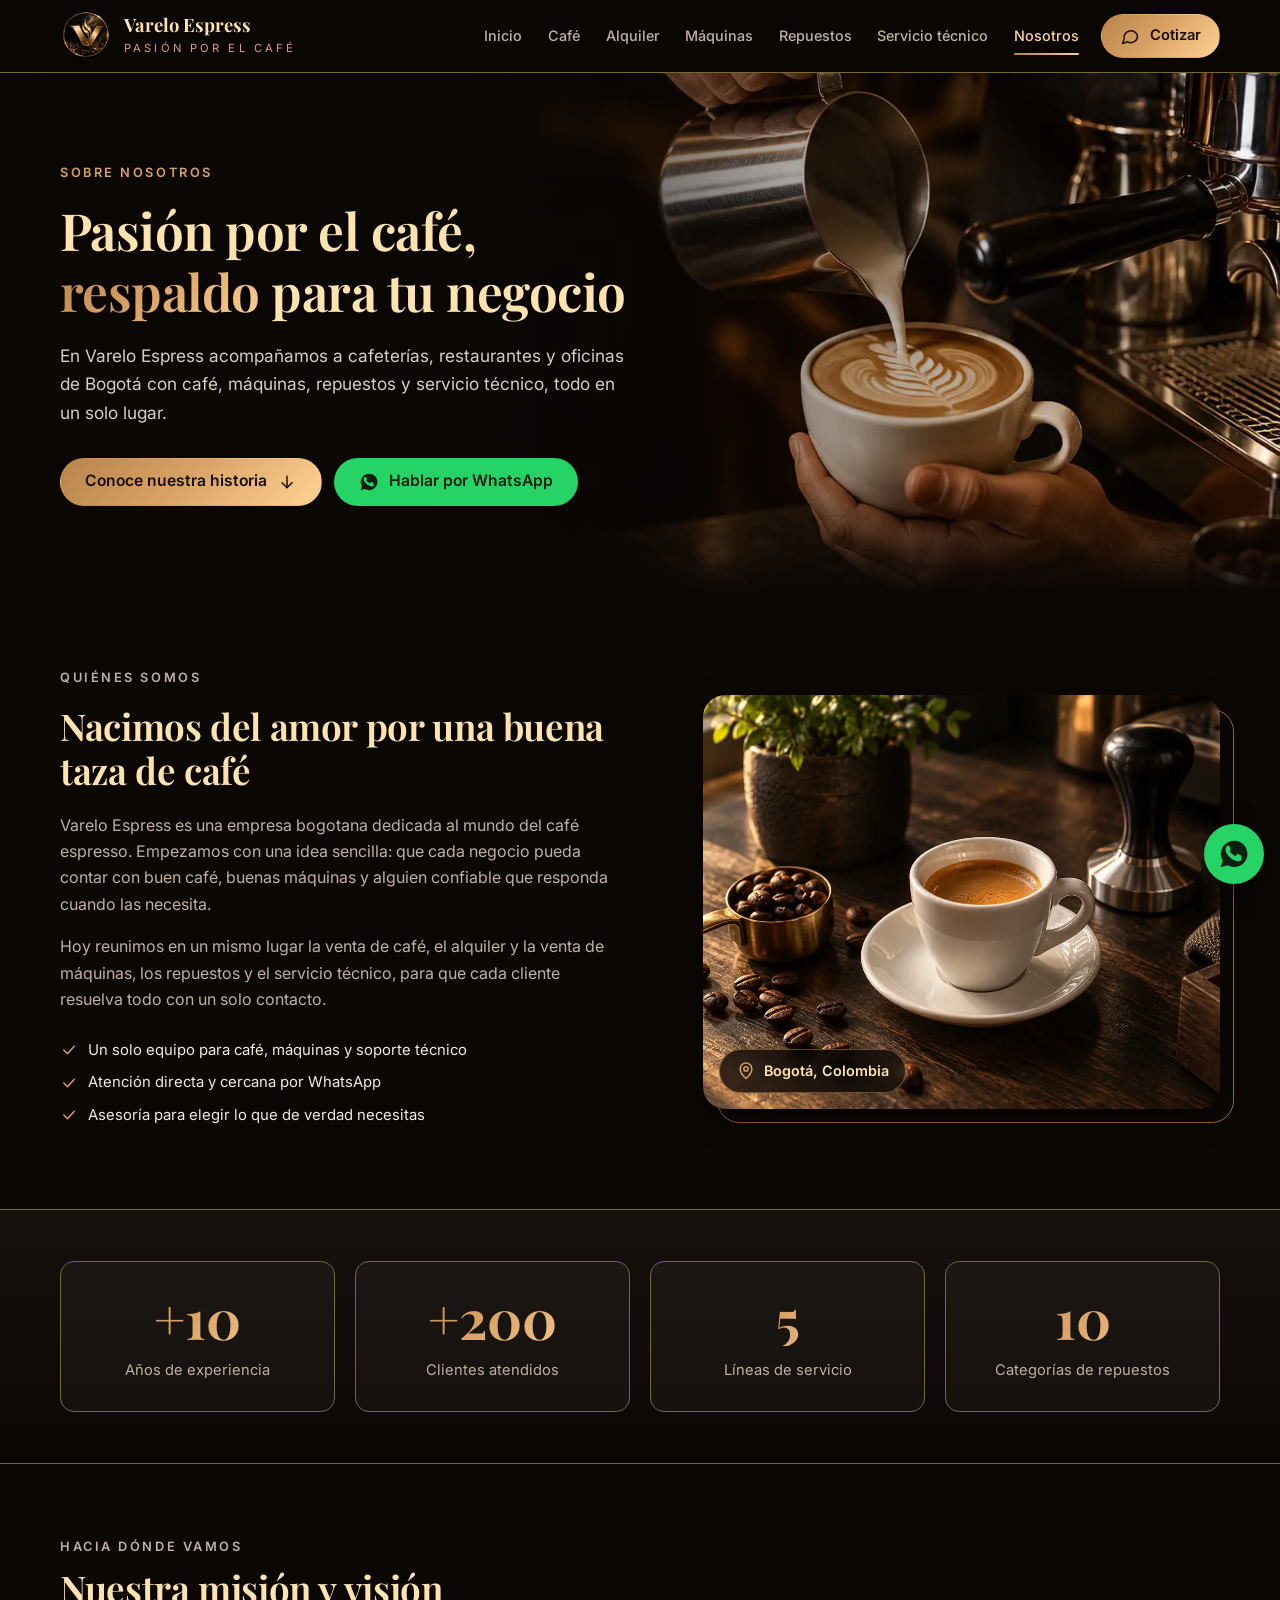
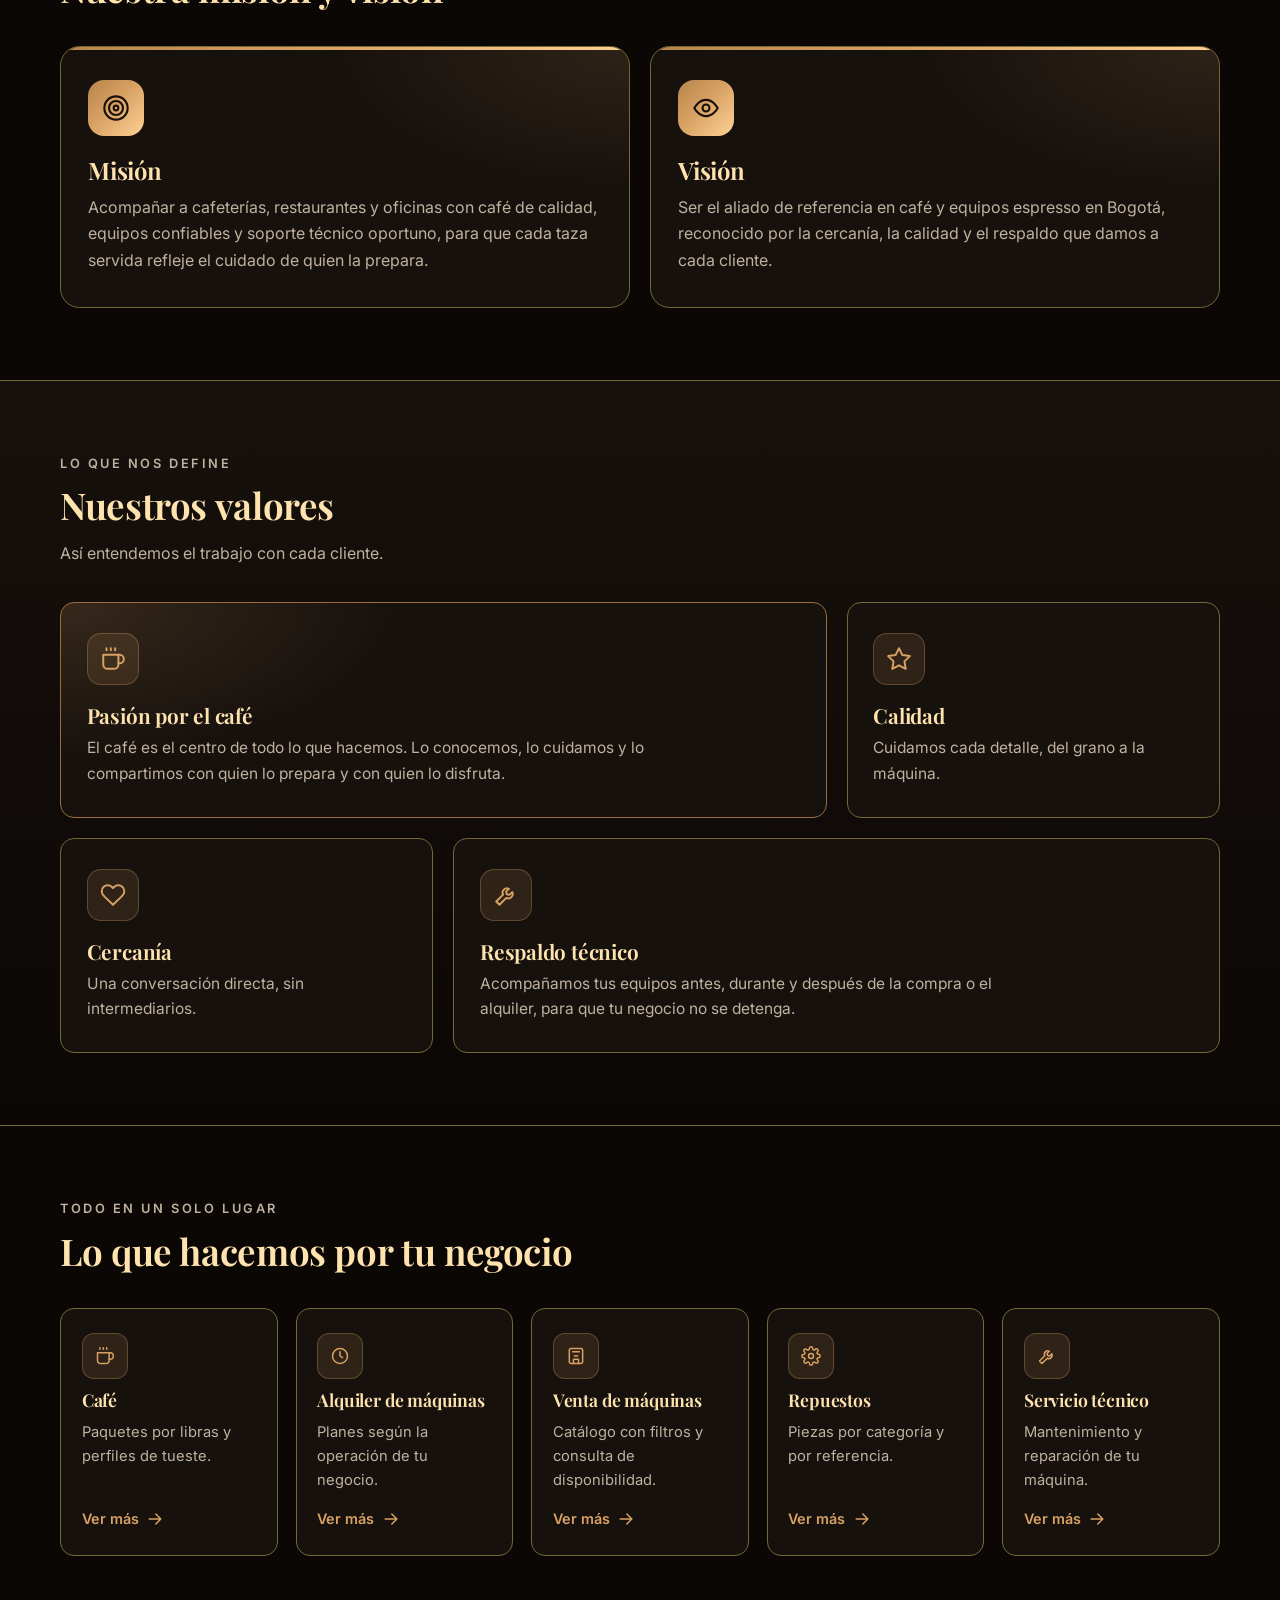
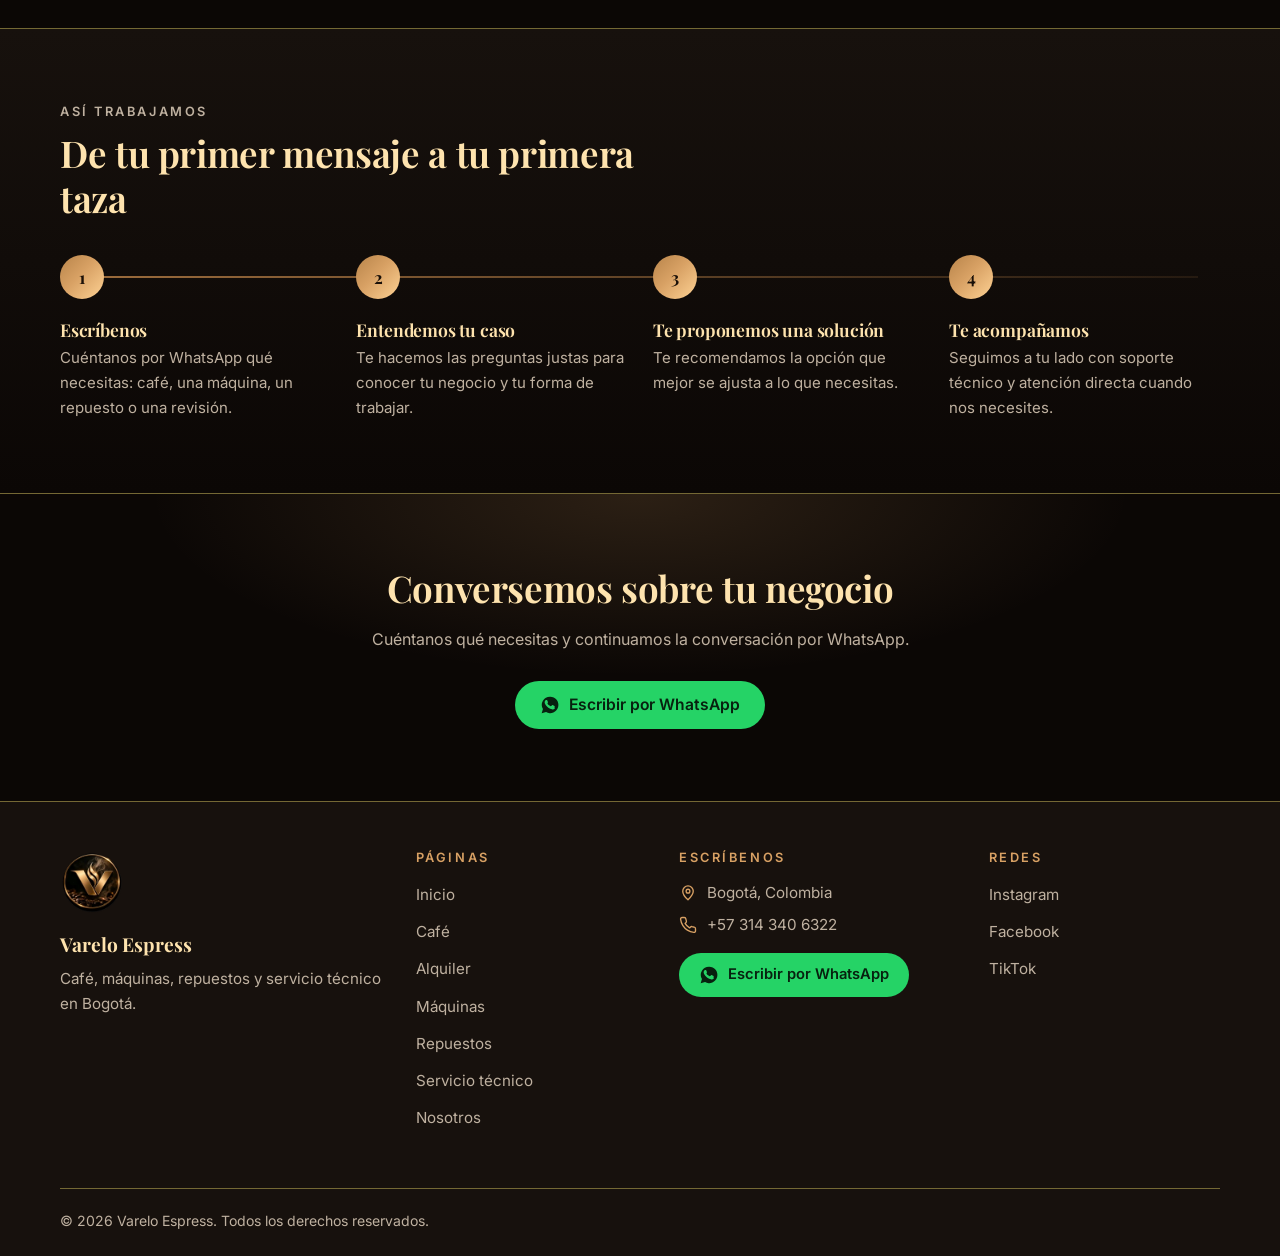
==== commit 5a401bdb: "Corrección de categorias de repuestos en la pagina de Nosotros" ====
--- a/nosotros.html
+++ b/nosotros.html
@@ -140,7 +140,7 @@
             <span class="nos-cifra__txt">Líneas de servicio</span>
           </li>
           <li class="nos-cifra" data-reveal>
-            <strong class="nos-cifra__num"><span class="sr-only">9</span><span aria-hidden="true"><span data-contar="9">9</span></span></strong>
+            <strong class="nos-cifra__num"><span class="sr-only">10</span><span aria-hidden="true"><span data-contar="10">10</span></span></strong>
             <span class="nos-cifra__txt">Categorías de repuestos</span>
           </li>
         </ul>
--- a/assets/css/pages.css
+++ b/assets/css/pages.css
@@ -1459,4 +1459,4 @@
   .nos-paso {
     padding: 4rem 0 0
   }
-}+}                                     
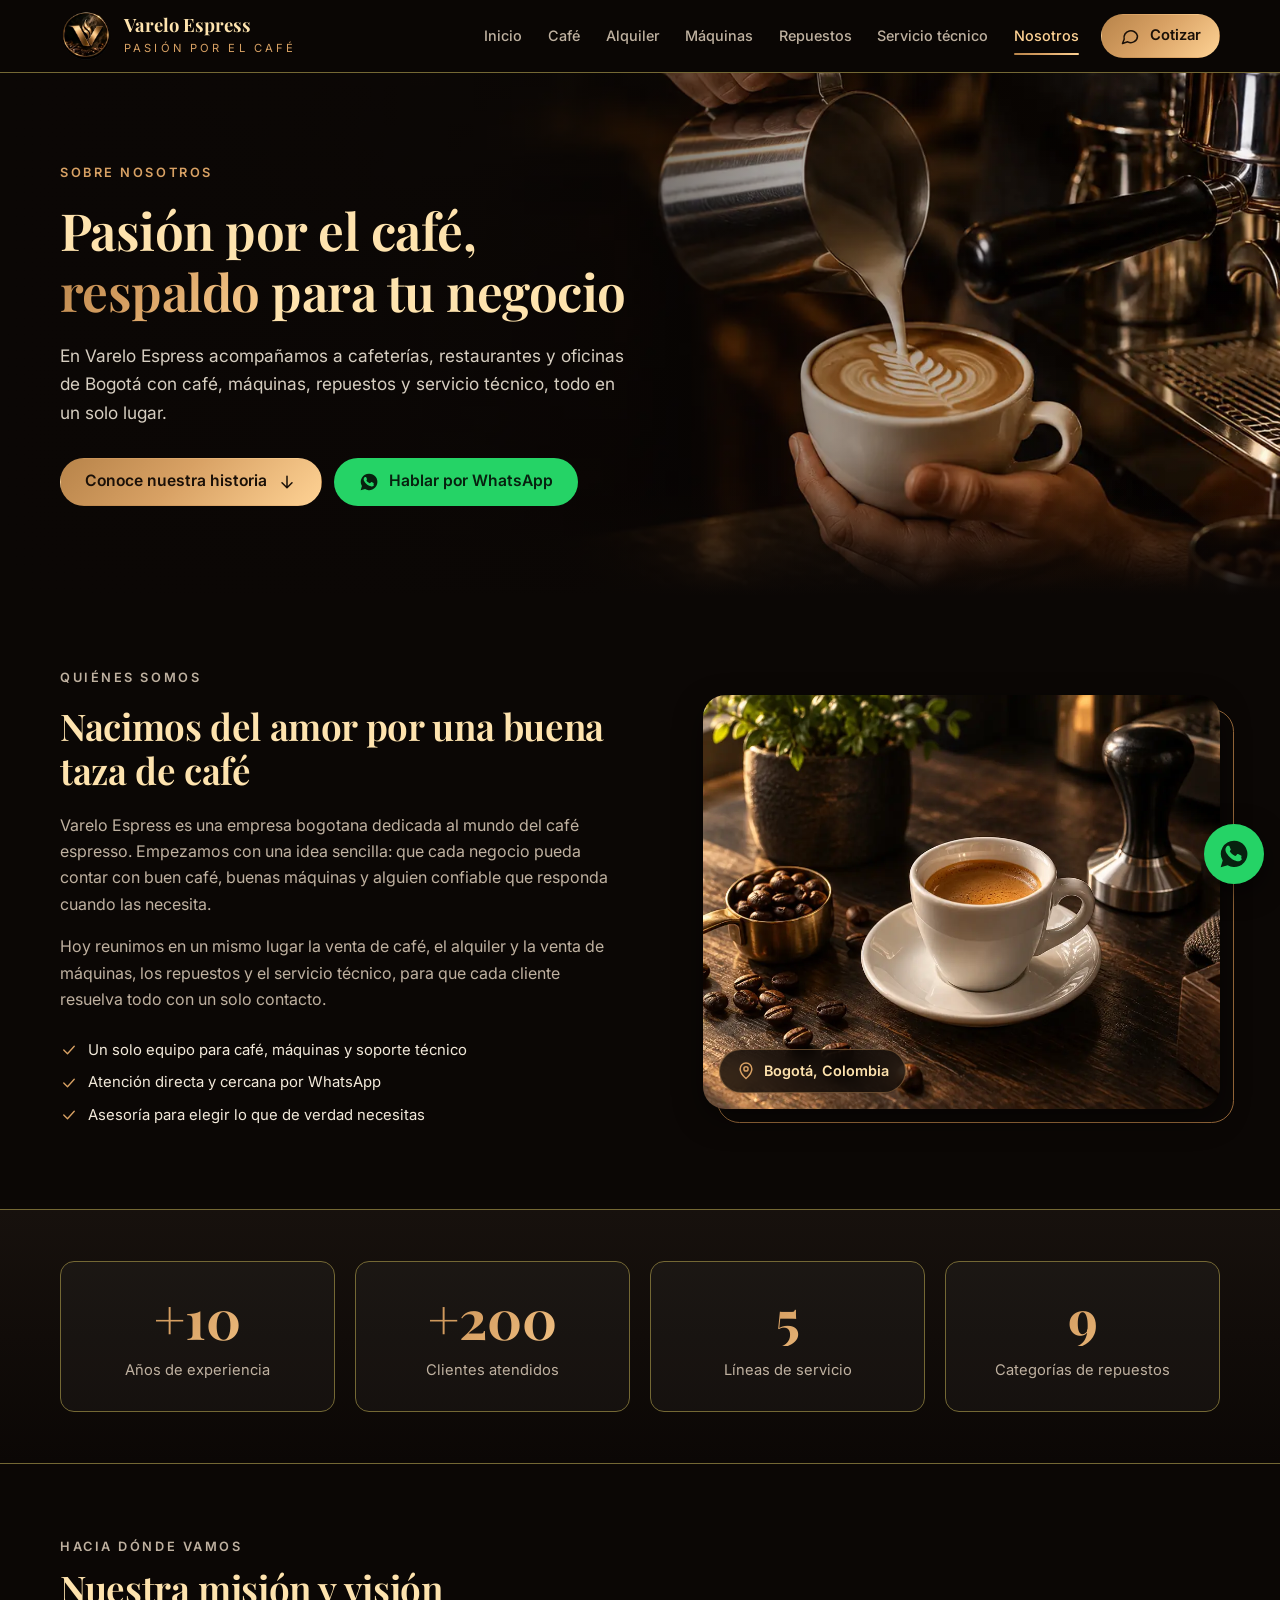
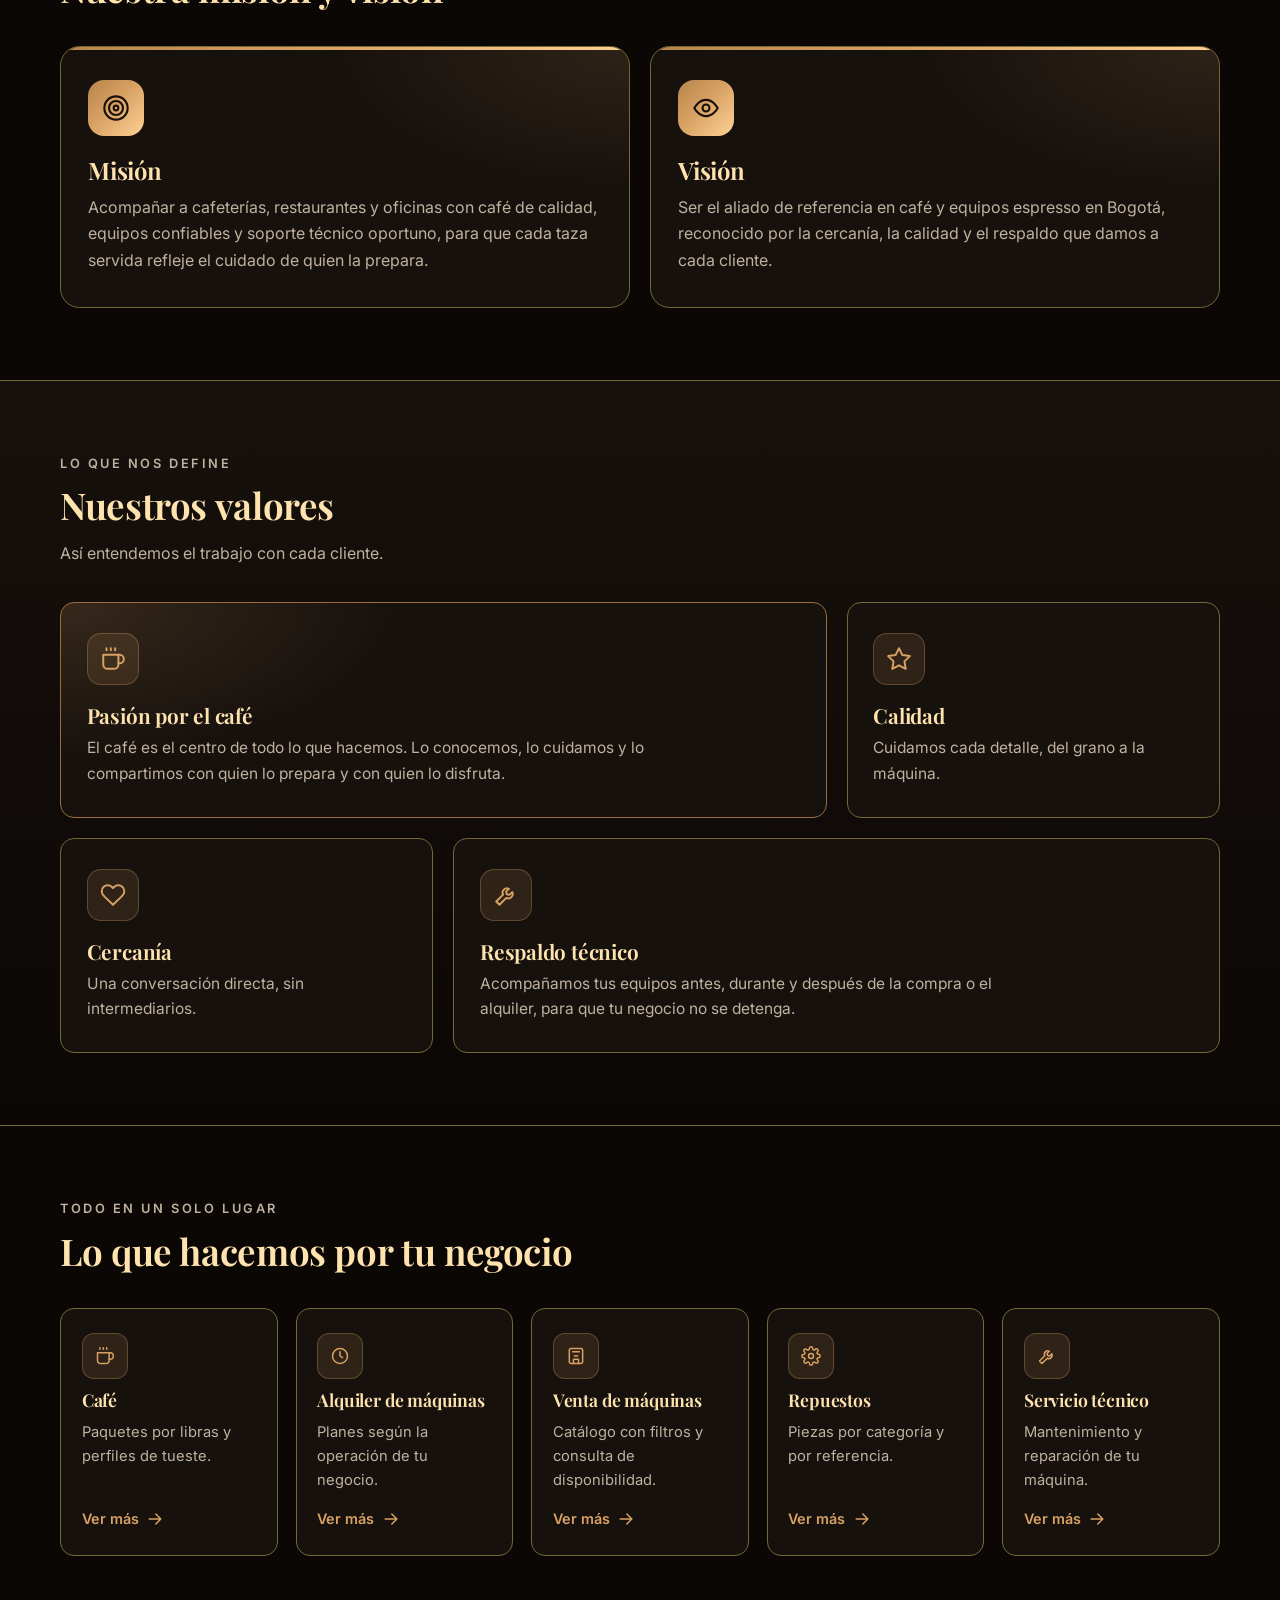
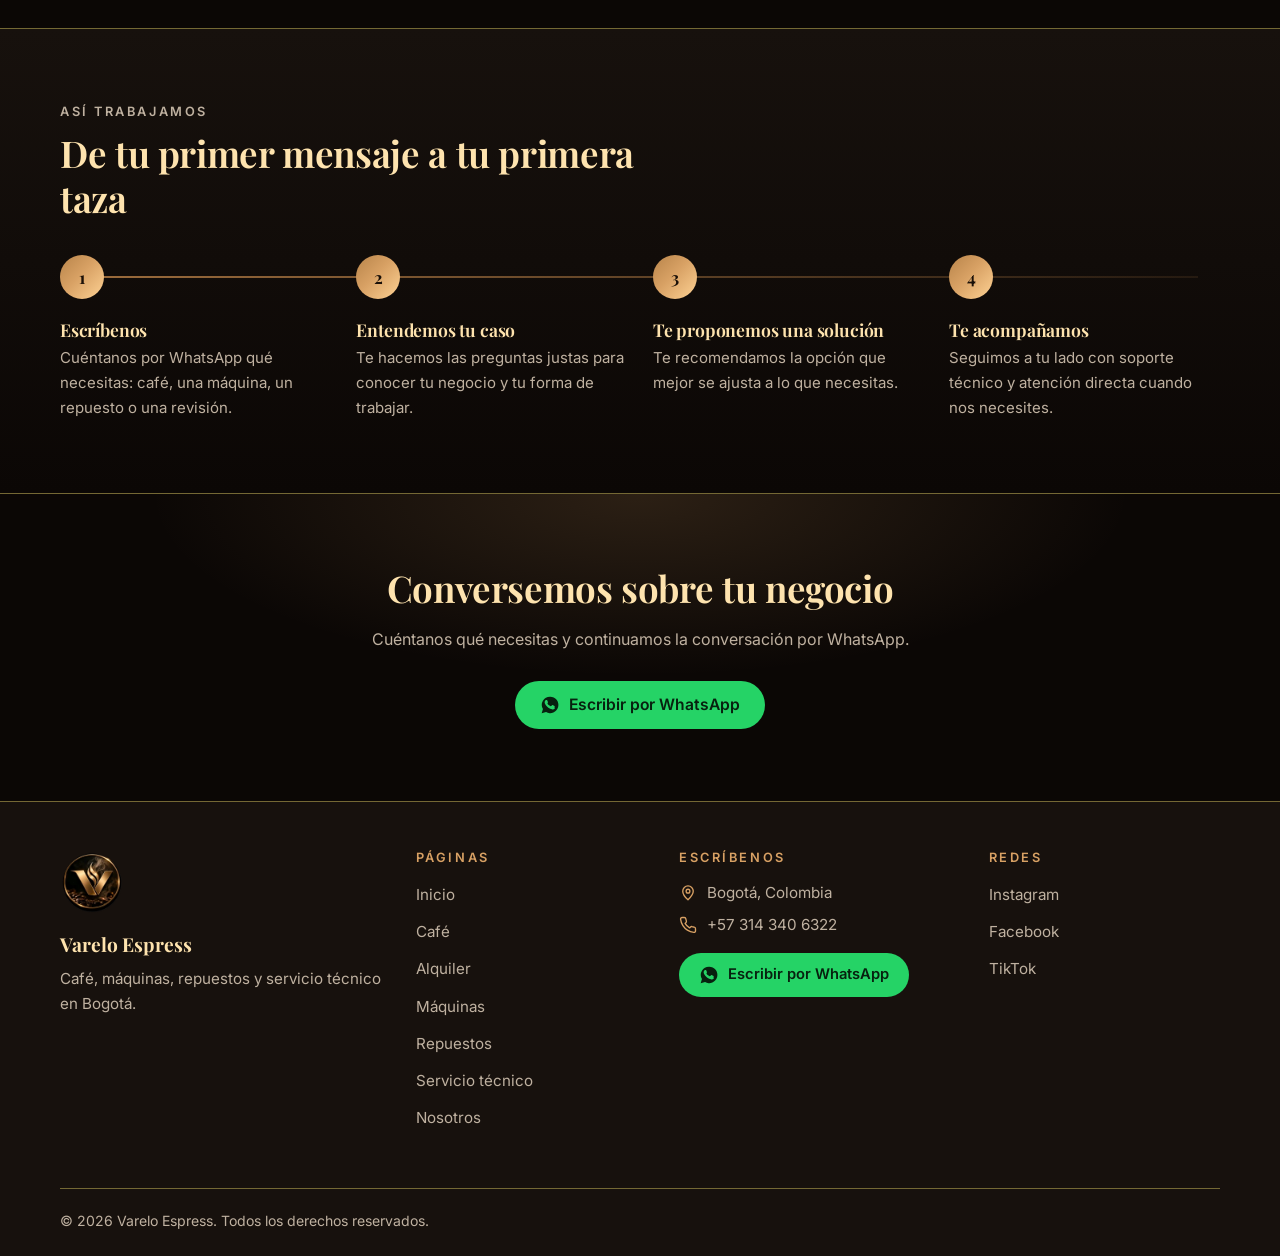
==== commit 37637c13: "Verificación sobre el push en github" ====
--- a/nosotros.html
+++ b/nosotros.html
@@ -140,7 +140,7 @@
             <span class="nos-cifra__txt">Líneas de servicio</span>
           </li>
           <li class="nos-cifra" data-reveal>
-            <strong class="nos-cifra__num"><span class="sr-only">10</span><span aria-hidden="true"><span data-contar="10">10</span></span></strong>
+            <strong class="nos-cifra__num"><span class="sr-only">9</span><span aria-hidden="true"><span data-contar="9">9</span></span></strong>
             <span class="nos-cifra__txt">Categorías de repuestos</span>
           </li>
         </ul>
